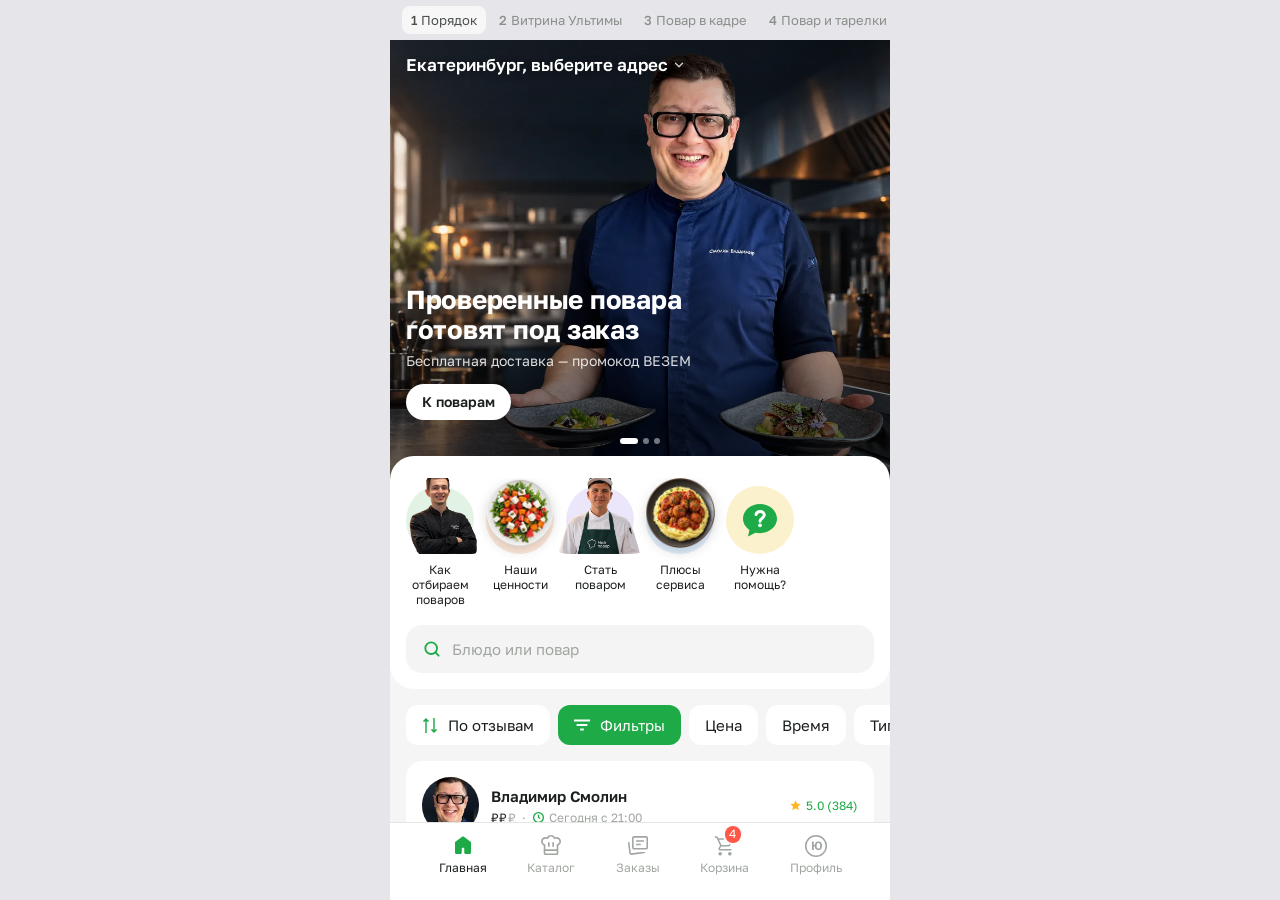
==== glavnaya-pro-povarov/index.html @ e6c29fa0 "Главная про поваров: шесть вариантов первого экрана, верх варианта 1 как в Самокате, фильтры с прода" ====
<!doctype html>
<html lang="ru">
<head>
<meta charset="utf-8">
<meta name="viewport" content="width=device-width, initial-scale=1, viewport-fit=cover">
<meta name="theme-color" content="#e5e5ea">
<title>Главная про поваров — варианты</title>
<link rel="preconnect" href="https://fonts.googleapis.com">
<link rel="preconnect" href="https://fonts.gstatic.com" crossorigin>
<link rel="stylesheet" href="https://fonts.googleapis.com/css2?family=Golos+Text:wght@400;500;600;700;800&display=swap">
<link rel="stylesheet" href="ds/tokens.css?v=202610282109">
<link rel="stylesheet" href="ds/tab-bar.css?v=202610282109">
<link rel="stylesheet" href="local.css?v=202610282109">
</head>
<body>
  <div class="variants"><div class="variants-tabs" id="vtabs"><button class="vtab" data-v="1" type="button"><b>1</b>Порядок</button><button class="vtab" data-v="2" type="button"><b>2</b>Витрина Ультимы</button><button class="vtab" data-v="3" type="button"><b>3</b>Повар в кадре</button><button class="vtab" data-v="4" type="button"><b>4</b>Повар и тарелки</button><button class="vtab" data-v="5" type="button"><b>5</b>Лица и тарелки</button><button class="vtab" data-v="6" type="button"><b>6</b>Обложка</button></div></div>
  <div class="app">
    <div class="scroll" id="scroll"><div class="scr" data-screen="1" style="background:#f4f5f4" hidden><div class="sk-hero"><div class="sk-addr"><span>Екатеринбург, выберите адрес</span><svg width="14" height="14" viewBox="0 0 24 24" fill="none" stroke="rgb(255 255 255 / .8)" stroke-width="2.4" stroke-linecap="round"><path d="M6 9l6 6 6-6"/></svg></div><div class="sk-slides"><div class="sk-slide"><img src="img/sk-hero-povara.webp" alt=""><div class="sk-txt"><h2>Проверенные повара готовят под заказ</h2><p>Бесплатная доставка — промокод ВЕЗЕМ</p><span class="sk-btn">К поварам</span></div></div><div class="sk-slide"><img src="img/sk-hero-pozhelaniya.webp" alt=""><div class="sk-txt"><h2>Есть пожелания к заказу?</h2><p>Напиши повару в чат</p><span class="sk-btn">Подробнее</span></div></div><div class="sk-slide"><img src="img/sk-hero-osen.webp" alt=""><div class="sk-txt"><h2>Осень в меню</h2><p>Новые блюда из продуктов сезона</p><span class="sk-btn">К блюдам</span></div></div></div><div class="sk-dots"><i></i><i></i><i></i></div></div><div class="sk-sheet"><div class="sk-stories"><span class="sk-story bust"><span class="sk-blob"><img src="img/sk-story-otbor.webp" alt=""></span><i>Как отбираем поваров</i></span><span class="sk-story plate"><span class="sk-blob"><img src="img/sk-story-cennosti.webp" alt=""></span><i>Наши ценности</i></span><span class="sk-story bust"><span class="sk-blob"><img src="img/sk-story-stat-povarom.webp" alt=""></span><i>Стать поваром</i></span><span class="sk-story plate"><span class="sk-blob"><img src="img/sk-story-plyusy.webp" alt=""></span><i>Плюсы сервиса</i></span><span class="sk-story icon"><span class="sk-blob"><svg width="40" height="40" viewBox="0 0 40 40"><path fill="#1daa47" d="M20 4c9.4 0 17 6.5 17 14.6S29.4 33.2 20 33.2c-1.6 0-3.1-.2-4.6-.5L8 36.5l1.4-6.6C5.5 27.3 3 23.2 3 18.6 3 10.5 10.6 4 20 4z"/><path fill="none" stroke="#fff" stroke-width="3" stroke-linecap="round" d="M16 14.5c.6-2 2.2-3 4.2-3 2.4 0 4.1 1.5 4.1 3.6 0 3-4.3 3.2-4.3 6.2"/><circle cx="20" cy="25.3" r="1.9" fill="#fff"/></svg></span><i>Нужна помощь?</i></span></div><div class="srch sk-srch"><svg width="20" height="20" viewBox="0 0 24 24" fill="none" stroke="#1daa47" stroke-width="2.2" stroke-linecap="round"><circle cx="11" cy="11" r="7"/><path d="M20 20l-4-4"/></svg><span>Блюдо или повар</span></div></div><div class="pf-bar"><span class="pf pf-sort"><svg width="24" height="24" viewBox="0 0 24 24"><path fill="currentColor" d="m16 20-3-3.096 1.036-1.054 1.237 1.277V5h1.454v12.142l1.252-1.292L19 16.904zM8 5 5 8.096 6.036 9.15l1.237-1.277V20h1.454V7.858L9.979 9.15 11 8.096z"/></svg>По отзывам</span><span class="pf on"><svg width="24" height="24" viewBox="0 0 24 24"><path fill="currentColor" d="M10.2 17.4h3.6v-1.8h-3.6zM3.9 6.6v1.8h16.2V6.6zm2.7 6.3h10.8v-1.8H6.6z"/></svg>Фильтры</span><span class="pf">Цена</span><span class="pf">Время</span><span class="pf">Тип повара</span><span class="pf">Категории</span></div><div class="v1-card"><div class="v1-row"><span class="face" style="width:57px;height:57px"><img src="img/ekb-smolin-povar.webp" alt="" style="width:215.3%;height:287.1%;left:-58.7%;top:-27.2%"></span><div class="v1-who"><b>Владимир Смолин</b><span class="mt"><span class="pl"><span class="pl-on">₽</span><span class="pl-on">₽</span><span class="pl-off">₽</span></span><span class="dot">·</span><svg width="13" height="13" viewBox="0 0 24 24" fill="none" stroke="#1daa47" stroke-width="2.4"><circle cx="12" cy="12" r="9"/><path d="M12 7v5l3 2"/></svg> Сегодня с 21:00</span></div><span class="rt"><svg width="13" height="13" viewBox="0 0 24 24"><path fill="#ffb620" d="M12 2.5l2.9 6.1 6.6.8-4.9 4.6 1.3 6.6L12 17.3l-5.9 3.3 1.3-6.6L2.5 9.4l6.6-.8z"/></svg>5.0 <span class="rt-n">(384)</span></span></div><div class="v1-dishes"><img src="img/ekb-vladimir-bora-salad.webp" alt=""><img src="img/ekb-vladimir-cheese-soup.webp" alt=""><img src="img/ekb-vladimir-bora-salad.webp" alt=""></div><div class="v1-more">Всё меню повара <svg width="16" height="16" viewBox="0 0 24 24" fill="none" stroke="currentColor" stroke-width="2.4" stroke-linecap="round" stroke-linejoin="round"><path d="M5 12h14M13 6l6 6-6 6"/></svg></div></div><div class="v1-card"><div class="v1-row"><span class="face" style="width:57px;height:57px"><img src="img/ekb-haniev-povar.webp" alt="" style="width:222.8%;height:297.0%;left:-61.8%;top:-30.2%"></span><div class="v1-who"><b>Илья Ханиев</b><span class="mt"><span class="pl"><span class="pl-on">₽</span><span class="pl-on">₽</span><span class="pl-off">₽</span></span><span class="dot">·</span><svg width="13" height="13" viewBox="0 0 24 24" fill="none" stroke="#1daa47" stroke-width="2.4"><circle cx="12" cy="12" r="9"/><path d="M12 7v5l3 2"/></svg> Сегодня с 18:00</span></div><span class="rt"><svg width="13" height="13" viewBox="0 0 24 24"><path fill="#ffb620" d="M12 2.5l2.9 6.1 6.6.8-4.9 4.6 1.3 6.6L12 17.3l-5.9 3.3 1.3-6.6L2.5 9.4l6.6-.8z"/></svg>4.9 <span class="rt-n">(274)</span></span></div><div class="v1-dishes"><img src="img/ekb-ilya-katsu.webp" alt=""><img src="img/ekb-ilya-roast.webp" alt=""><img src="img/ekb-ilya-katsu.webp" alt=""></div><div class="v1-more">Всё меню повара <svg width="16" height="16" viewBox="0 0 24 24" fill="none" stroke="currentColor" stroke-width="2.4" stroke-linecap="round" stroke-linejoin="round"><path d="M5 12h14M13 6l6 6-6 6"/></svg></div></div><div class="v1-card"><div class="v1-row"><span class="face" style="width:57px;height:57px"><img src="img/ekb-martyanova-povar.webp" alt="" style="width:222.8%;height:297.0%;left:-61.6%;top:-30.5%"></span><div class="v1-who"><b>Елена Мартьянова</b><span class="mt"><span class="pl"><span class="pl-on">₽</span><span class="pl-off">₽</span><span class="pl-off">₽</span></span><span class="dot">·</span><svg width="13" height="13" viewBox="0 0 24 24" fill="none" stroke="#1daa47" stroke-width="2.4"><circle cx="12" cy="12" r="9"/><path d="M12 7v5l3 2"/></svg> 28 октября с 11:00</span></div><span class="rt"><svg width="13" height="13" viewBox="0 0 24 24"><path fill="#ffb620" d="M12 2.5l2.9 6.1 6.6.8-4.9 4.6 1.3 6.6L12 17.3l-5.9 3.3 1.3-6.6L2.5 9.4l6.6-.8z"/></svg>5.0 <span class="rt-n">(240)</span></span></div><div class="v1-dishes"><img src="img/ekb-elena-meatballs.webp" alt=""><img src="img/ekb-elena-triangles.webp" alt=""><img src="img/ekb-elena-meatballs.webp" alt=""></div><div class="v1-more">Всё меню повара <svg width="16" height="16" viewBox="0 0 24 24" fill="none" stroke="currentColor" stroke-width="2.4" stroke-linecap="round" stroke-linejoin="round"><path d="M5 12h14M13 6l6 6-6 6"/></svg></div></div><div class="v1-card"><div class="v1-row"><span class="face" style="width:57px;height:57px"><img src="img/ekb-sycheva-povar.webp" alt="" style="width:226.1%;height:301.5%;left:-63.1%;top:-31.4%"></span><div class="v1-who"><b>Ирина Сычева</b><span class="mt"><span class="pl"><span class="pl-on">₽</span><span class="pl-off">₽</span><span class="pl-off">₽</span></span><span class="dot">·</span><svg width="13" height="13" viewBox="0 0 24 24" fill="none" stroke="#1daa47" stroke-width="2.4"><circle cx="12" cy="12" r="9"/><path d="M12 7v5l3 2"/></svg> Сегодня с 21:00</span></div><span class="rt"><svg width="13" height="13" viewBox="0 0 24 24"><path fill="#ffb620" d="M12 2.5l2.9 6.1 6.6.8-4.9 4.6 1.3 6.6L12 17.3l-5.9 3.3 1.3-6.6L2.5 9.4l6.6-.8z"/></svg>5.0 <span class="rt-n">(203)</span></span></div><div class="v1-dishes"><img src="img/ekb-irina-pumpkin-salad.webp" alt=""><img src="img/ekb-irina-minestrone.webp" alt=""><img src="img/ekb-irina-pumpkin-salad.webp" alt=""></div><div class="v1-more">Всё меню повара <svg width="16" height="16" viewBox="0 0 24 24" fill="none" stroke="currentColor" stroke-width="2.4" stroke-linecap="round" stroke-linejoin="round"><path d="M5 12h14M13 6l6 6-6 6"/></svg></div></div></div><div class="scr light" data-screen="2" style="background:#ffffff" hidden><div class="v2-head"><div class="v2-logo">МОЙ ПОВАР</div><div class="addr"><svg width="18" height="18" viewBox="0 0 24 24" fill="none" stroke="#1daa47" stroke-width="2" stroke-linejoin="round"><path d="M3 11l18-8-8 18-2-8z"/></svg><span>Екатеринбург, выберите адрес</span><svg width="14" height="14" viewBox="0 0 24 24" fill="none" stroke="#a1a6a1" stroke-width="2.4" stroke-linecap="round"><path d="M6 9l6 6 6-6"/></svg></div></div><div class="v2-col"><div class="v2-tile"><img src="img/ekb-elena-meatballs.webp" alt=""><span>Готовят сегодня</span></div><div class="v2-tile"><img src="img/ekb-pavel-fish-soup.webp" alt=""><span>Супы</span></div><div class="v2-tile"><img src="img/ekb-ilya-katsu.webp" alt=""><span>Вторые блюда</span></div><div class="v2-tile"><img src="img/ekb-vladimir-bora-salad.webp" alt=""><span>Салаты</span></div></div><div class="pf-bar"><span class="pf pf-sort"><svg width="24" height="24" viewBox="0 0 24 24"><path fill="currentColor" d="m16 20-3-3.096 1.036-1.054 1.237 1.277V5h1.454v12.142l1.252-1.292L19 16.904zM8 5 5 8.096 6.036 9.15l1.237-1.277V20h1.454V7.858L9.979 9.15 11 8.096z"/></svg>По отзывам</span><span class="pf on"><svg width="24" height="24" viewBox="0 0 24 24"><path fill="currentColor" d="M10.2 17.4h3.6v-1.8h-3.6zM3.9 6.6v1.8h16.2V6.6zm2.7 6.3h10.8v-1.8H6.6z"/></svg>Фильтры</span><span class="pf">Цена</span><span class="pf">Время</span><span class="pf">Тип повара</span><span class="pf">Категории</span></div><div class="v2-card"><div class="v2-gal"><img src="img/ekb-ilya-katsu.webp" alt=""><img src="img/ekb-ilya-roast.webp" alt=""><img src="img/ekb-ilya-katsu.webp" alt=""><img src="img/ekb-ilya-roast.webp" alt=""><img src="img/ekb-ilya-katsu.webp" alt=""><img src="img/ekb-ilya-roast.webp" alt=""></div><div class="v2-who"><span class="face ring" style="width:56px;height:56px"><img src="img/ekb-haniev-povar.webp" alt="" style="width:222.8%;height:297.0%;left:-61.8%;top:-30.2%"></span><div><b>Илья Ханиев</b><span class="mt"><span class="rt"><svg width="13" height="13" viewBox="0 0 24 24"><path fill="#ffb620" d="M12 2.5l2.9 6.1 6.6.8-4.9 4.6 1.3 6.6L12 17.3l-5.9 3.3 1.3-6.6L2.5 9.4l6.6-.8z"/></svg>4.9 <span class="rt-n">(274)</span></span><span class="dot">·</span><span class="pl"><span class="pl-on">₽</span><span class="pl-on">₽</span><span class="pl-off">₽</span></span><span class="dot">·</span>Сегодня с 18:00</span></div></div></div><div class="v2-card"><div class="v2-gal"><img src="img/ekb-pavel-fish-soup.webp" alt=""><img src="img/ekb-pavel-stroganoff.webp" alt=""><img src="img/ekb-pavel-fish-soup.webp" alt=""><img src="img/ekb-pavel-stroganoff.webp" alt=""><img src="img/ekb-pavel-fish-soup.webp" alt=""><img src="img/ekb-pavel-stroganoff.webp" alt=""></div><div class="v2-who"><span class="face ring" style="width:56px;height:56px"><img src="img/ekb-popov-povar.webp" alt="" style="width:223.9%;height:298.5%;left:-61.7%;top:-30.6%"></span><div><b>Павел Попов</b><span class="mt"><span class="rt"><svg width="13" height="13" viewBox="0 0 24 24"><path fill="#ffb620" d="M12 2.5l2.9 6.1 6.6.8-4.9 4.6 1.3 6.6L12 17.3l-5.9 3.3 1.3-6.6L2.5 9.4l6.6-.8z"/></svg>5.0 <span class="rt-n">(197)</span></span><span class="dot">·</span><span class="pl"><span class="pl-on">₽</span><span class="pl-on">₽</span><span class="pl-off">₽</span></span><span class="dot">·</span>Завтра с 11:00</span></div></div></div><div class="v2-card"><div class="v2-gal"><img src="img/ekb-elena-meatballs.webp" alt=""><img src="img/ekb-elena-triangles.webp" alt=""><img src="img/ekb-elena-meatballs.webp" alt=""><img src="img/ekb-elena-triangles.webp" alt=""><img src="img/ekb-elena-meatballs.webp" alt=""><img src="img/ekb-elena-triangles.webp" alt=""></div><div class="v2-who"><span class="face ring" style="width:56px;height:56px"><img src="img/ekb-martyanova-povar.webp" alt="" style="width:222.8%;height:297.0%;left:-61.6%;top:-30.5%"></span><div><b>Елена Мартьянова</b><span class="mt"><span class="rt"><svg width="13" height="13" viewBox="0 0 24 24"><path fill="#ffb620" d="M12 2.5l2.9 6.1 6.6.8-4.9 4.6 1.3 6.6L12 17.3l-5.9 3.3 1.3-6.6L2.5 9.4l6.6-.8z"/></svg>5.0 <span class="rt-n">(240)</span></span><span class="dot">·</span><span class="pl"><span class="pl-on">₽</span><span class="pl-off">₽</span><span class="pl-off">₽</span></span><span class="dot">·</span>28 октября с 11:00</span></div></div></div><div class="v2-card"><div class="v2-gal"><img src="img/ekb-irina-pumpkin-salad.webp" alt=""><img src="img/ekb-irina-minestrone.webp" alt=""><img src="img/ekb-irina-pumpkin-salad.webp" alt=""><img src="img/ekb-irina-minestrone.webp" alt=""><img src="img/ekb-irina-pumpkin-salad.webp" alt=""><img src="img/ekb-irina-minestrone.webp" alt=""></div><div class="v2-who"><span class="face ring" style="width:56px;height:56px"><img src="img/ekb-sycheva-povar.webp" alt="" style="width:226.1%;height:301.5%;left:-63.1%;top:-31.4%"></span><div><b>Ирина Сычева</b><span class="mt"><span class="rt"><svg width="13" height="13" viewBox="0 0 24 24"><path fill="#ffb620" d="M12 2.5l2.9 6.1 6.6.8-4.9 4.6 1.3 6.6L12 17.3l-5.9 3.3 1.3-6.6L2.5 9.4l6.6-.8z"/></svg>5.0 <span class="rt-n">(203)</span></span><span class="dot">·</span><span class="pl"><span class="pl-on">₽</span><span class="pl-off">₽</span><span class="pl-off">₽</span></span><span class="dot">·</span>Сегодня с 21:00</span></div></div></div></div><div class="scr light" data-screen="3" style="background:#ffffff" hidden><div class="pt-addr"><div class="addr"><svg width="18" height="18" viewBox="0 0 24 24" fill="none" stroke="#1daa47" stroke-width="2" stroke-linejoin="round"><path d="M3 11l18-8-8 18-2-8z"/></svg><span>Екатеринбург, выберите адрес</span><svg width="14" height="14" viewBox="0 0 24 24" fill="none" stroke="#a1a6a1" stroke-width="2.4" stroke-linecap="round"><path d="M6 9l6 6 6-6"/></svg></div></div><div class="pt-stories"><span class="pt-story"><img src="img/prod-story1.jpg" alt=""><i>Как отбираем поваров</i></span><span class="pt-story"><img src="img/prod-story2v2.jpg" alt=""><i>Наши ценности</i></span><span class="pt-story"><img src="img/prod-story10.jpg" alt=""><i>Стать поваром</i></span><span class="pt-story"><img src="img/prod-story2v3.jpg" alt=""><i>Плюсы сервиса</i></span><span class="pt-story"><img src="img/prod-story4.jpg" alt=""><i>Нужна помощь?</i></span></div><div class="pt-banners"><img src="img/prod-banner-1.jpg" alt=""><img src="img/prod-banner-2.jpg" alt=""><img src="img/prod-banner-3.jpg" alt=""></div><div class="srch pt-srch"><svg width="20" height="20" viewBox="0 0 24 24" fill="none" stroke="#1daa47" stroke-width="2.2" stroke-linecap="round"><circle cx="11" cy="11" r="7"/><path d="M20 20l-4-4"/></svg><span>Блюдо или повар</span></div><div class="v3-head"><h3>Повара<br>Екатеринбурга</h3></div><div class="pf-bar"><span class="pf pf-sort"><svg width="24" height="24" viewBox="0 0 24 24"><path fill="currentColor" d="m16 20-3-3.096 1.036-1.054 1.237 1.277V5h1.454v12.142l1.252-1.292L19 16.904zM8 5 5 8.096 6.036 9.15l1.237-1.277V20h1.454V7.858L9.979 9.15 11 8.096z"/></svg>По отзывам</span><span class="pf on"><svg width="24" height="24" viewBox="0 0 24 24"><path fill="currentColor" d="M10.2 17.4h3.6v-1.8h-3.6zM3.9 6.6v1.8h16.2V6.6zm2.7 6.3h10.8v-1.8H6.6z"/></svg>Фильтры</span><span class="pf">Цена</span><span class="pf">Время</span><span class="pf">Тип повара</span><span class="pf">Категории</span></div><div class="v3-card"><div class="v3-photo"><img src="img/ekb-smolin-povar.webp" alt=""><div class="v3-cap"><b>Владимир Смолин</b><span><svg width="13" height="13" viewBox="0 0 24 24"><path fill="#ffb620" d="M12 2.5l2.9 6.1 6.6.8-4.9 4.6 1.3 6.6L12 17.3l-5.9 3.3 1.3-6.6L2.5 9.4l6.6-.8z"/></svg>5.0 (384)<span class="dot">·</span><span class="pl"><span class="pl-on">₽</span><span class="pl-on">₽</span><span class="pl-off">₽</span></span><span class="dot">·</span>Сегодня с 21:00</span></div></div><div class="v3-dishes"><img src="img/ekb-vladimir-bora-salad.webp" alt=""><img src="img/ekb-vladimir-cheese-soup.webp" alt=""><img src="img/ekb-vladimir-bora-salad.webp" alt=""><img src="img/ekb-vladimir-cheese-soup.webp" alt=""></div></div><div class="v3-card"><div class="v3-photo"><img src="img/ekb-martyanova-povar.webp" alt=""><div class="v3-cap"><b>Елена Мартьянова</b><span><svg width="13" height="13" viewBox="0 0 24 24"><path fill="#ffb620" d="M12 2.5l2.9 6.1 6.6.8-4.9 4.6 1.3 6.6L12 17.3l-5.9 3.3 1.3-6.6L2.5 9.4l6.6-.8z"/></svg>5.0 (240)<span class="dot">·</span><span class="pl"><span class="pl-on">₽</span><span class="pl-off">₽</span><span class="pl-off">₽</span></span><span class="dot">·</span>28 октября с 11:00</span></div></div><div class="v3-dishes"><img src="img/ekb-elena-meatballs.webp" alt=""><img src="img/ekb-elena-triangles.webp" alt=""><img src="img/ekb-elena-meatballs.webp" alt=""><img src="img/ekb-elena-triangles.webp" alt=""></div></div><div class="v3-card"><div class="v3-photo"><img src="img/ekb-haniev-povar.webp" alt=""><div class="v3-cap"><b>Илья Ханиев</b><span><svg width="13" height="13" viewBox="0 0 24 24"><path fill="#ffb620" d="M12 2.5l2.9 6.1 6.6.8-4.9 4.6 1.3 6.6L12 17.3l-5.9 3.3 1.3-6.6L2.5 9.4l6.6-.8z"/></svg>4.9 (274)<span class="dot">·</span><span class="pl"><span class="pl-on">₽</span><span class="pl-on">₽</span><span class="pl-off">₽</span></span><span class="dot">·</span>Сегодня с 18:00</span></div></div><div class="v3-dishes"><img src="img/ekb-ilya-katsu.webp" alt=""><img src="img/ekb-ilya-roast.webp" alt=""><img src="img/ekb-ilya-katsu.webp" alt=""><img src="img/ekb-ilya-roast.webp" alt=""></div></div><div class="v3-card"><div class="v3-photo"><img src="img/ekb-sycheva-povar.webp" alt=""><div class="v3-cap"><b>Ирина Сычева</b><span><svg width="13" height="13" viewBox="0 0 24 24"><path fill="#ffb620" d="M12 2.5l2.9 6.1 6.6.8-4.9 4.6 1.3 6.6L12 17.3l-5.9 3.3 1.3-6.6L2.5 9.4l6.6-.8z"/></svg>5.0 (203)<span class="dot">·</span><span class="pl"><span class="pl-on">₽</span><span class="pl-off">₽</span><span class="pl-off">₽</span></span><span class="dot">·</span>Сегодня с 21:00</span></div></div><div class="v3-dishes"><img src="img/ekb-irina-pumpkin-salad.webp" alt=""><img src="img/ekb-irina-minestrone.webp" alt=""><img src="img/ekb-irina-pumpkin-salad.webp" alt=""><img src="img/ekb-irina-minestrone.webp" alt=""></div></div></div><div class="scr" data-screen="4" style="background:#fdf8f3" hidden><div class="pt-addr"><div class="addr"><svg width="18" height="18" viewBox="0 0 24 24" fill="none" stroke="#1daa47" stroke-width="2" stroke-linejoin="round"><path d="M3 11l18-8-8 18-2-8z"/></svg><span>Екатеринбург, выберите адрес</span><svg width="14" height="14" viewBox="0 0 24 24" fill="none" stroke="#a1a6a1" stroke-width="2.4" stroke-linecap="round"><path d="M6 9l6 6 6-6"/></svg></div></div><div class="pt-stories"><span class="pt-story"><img src="img/prod-story1.jpg" alt=""><i>Как отбираем поваров</i></span><span class="pt-story"><img src="img/prod-story2v2.jpg" alt=""><i>Наши ценности</i></span><span class="pt-story"><img src="img/prod-story10.jpg" alt=""><i>Стать поваром</i></span><span class="pt-story"><img src="img/prod-story2v3.jpg" alt=""><i>Плюсы сервиса</i></span><span class="pt-story"><img src="img/prod-story4.jpg" alt=""><i>Нужна помощь?</i></span></div><div class="pt-banners"><img src="img/prod-banner-1.jpg" alt=""><img src="img/prod-banner-2.jpg" alt=""><img src="img/prod-banner-3.jpg" alt=""></div><div class="srch pt-srch"><svg width="20" height="20" viewBox="0 0 24 24" fill="none" stroke="#1daa47" stroke-width="2.2" stroke-linecap="round"><circle cx="11" cy="11" r="7"/><path d="M20 20l-4-4"/></svg><span>Блюдо или повар</span></div><div class="v4-title"><h3>Домашние повара рядом</h3></div><div class="v4-rail"><div class="v4-card"><div class="v4-photo"><img src="img/ekb-smolin-povar.webp" alt=""><span class="v4-badge"><svg width="13" height="13" viewBox="0 0 24 24"><path fill="#ffb620" d="M12 2.5l2.9 6.1 6.6.8-4.9 4.6 1.3 6.6L12 17.3l-5.9 3.3 1.3-6.6L2.5 9.4l6.6-.8z"/></svg>5.0 · 384 отзывов</span></div><div class="v4-plates"><span><img src="img/ekb-vladimir-bora-salad.webp" alt=""></span><span><img src="img/ekb-vladimir-cheese-soup.webp" alt=""></span><span><img src="img/ekb-vladimir-bora-salad.webp" alt=""></span></div><div class="v4-body"><b>Владимир Смолин</b><span class="mt"><span class="pl"><span class="pl-on">₽</span><span class="pl-on">₽</span><span class="pl-off">₽</span></span><span class="dot">·</span><svg width="13" height="13" viewBox="0 0 24 24" fill="none" stroke="#1daa47" stroke-width="2.4"><circle cx="12" cy="12" r="9"/><path d="M12 7v5l3 2"/></svg> Сегодня с 21:00</span><p>13 лет в ресторанах: опыт шефа и бренд-шефа, блюда под вкусы семьи</p></div></div><div class="v4-card"><div class="v4-photo"><img src="img/ekb-haniev-povar.webp" alt=""><span class="v4-badge"><svg width="13" height="13" viewBox="0 0 24 24"><path fill="#ffb620" d="M12 2.5l2.9 6.1 6.6.8-4.9 4.6 1.3 6.6L12 17.3l-5.9 3.3 1.3-6.6L2.5 9.4l6.6-.8z"/></svg>4.9 · 274 отзывов</span></div><div class="v4-plates"><span><img src="img/ekb-ilya-katsu.webp" alt=""></span><span><img src="img/ekb-ilya-roast.webp" alt=""></span><span><img src="img/ekb-ilya-katsu.webp" alt=""></span></div><div class="v4-body"><b>Илья Ханиев</b><span class="mt"><span class="pl"><span class="pl-on">₽</span><span class="pl-on">₽</span><span class="pl-off">₽</span></span><span class="dot">·</span><svg width="13" height="13" viewBox="0 0 24 24" fill="none" stroke="#1daa47" stroke-width="2.4"><circle cx="12" cy="12" r="9"/><path d="M12 7v5l3 2"/></svg> Сегодня с 18:00</span><p>Су-шеф с опытом работы в Великобритании и Израиле, знаток кухонь мира</p></div></div><div class="v4-card"><div class="v4-photo"><img src="img/ekb-martyanova-povar.webp" alt=""><span class="v4-badge"><svg width="13" height="13" viewBox="0 0 24 24"><path fill="#ffb620" d="M12 2.5l2.9 6.1 6.6.8-4.9 4.6 1.3 6.6L12 17.3l-5.9 3.3 1.3-6.6L2.5 9.4l6.6-.8z"/></svg>5.0 · 240 отзывов</span></div><div class="v4-plates"><span><img src="img/ekb-elena-meatballs.webp" alt=""></span><span><img src="img/ekb-elena-triangles.webp" alt=""></span><span><img src="img/ekb-elena-meatballs.webp" alt=""></span></div><div class="v4-body"><b>Елена Мартьянова</b><span class="mt"><span class="pl"><span class="pl-on">₽</span><span class="pl-off">₽</span><span class="pl-off">₽</span></span><span class="dot">·</span><svg width="13" height="13" viewBox="0 0 24 24" fill="none" stroke="#1daa47" stroke-width="2.4"><circle cx="12" cy="12" r="9"/><path d="M12 7v5l3 2"/></svg> 28 октября с 11:00</span><p>Повар с опытом 19 лет: детское питание, веганские блюда и ПП</p></div></div></div><div class="v4-btn">Все повара <svg width="16" height="16" viewBox="0 0 24 24" fill="none" stroke="currentColor" stroke-width="2.4" stroke-linecap="round" stroke-linejoin="round"><path d="M5 12h14M13 6l6 6-6 6"/></svg></div><h4 class="v4-h">Ещё повара</h4><div class="v4-row"><img class="v4-dish" src="img/ekb-pavel-fish-soup.webp" alt=""><div class="v4-rw"><b>Павел Попов</b><span class="rt pill"><svg width="13" height="13" viewBox="0 0 24 24"><path fill="#ffb620" d="M12 2.5l2.9 6.1 6.6.8-4.9 4.6 1.3 6.6L12 17.3l-5.9 3.3 1.3-6.6L2.5 9.4l6.6-.8z"/></svg>5.0 <span class="rt-n">(197)</span></span><span class="mt"><span class="pl"><span class="pl-on">₽</span><span class="pl-on">₽</span><span class="pl-off">₽</span></span><span class="dot">·</span><svg width="13" height="13" viewBox="0 0 24 24" fill="none" stroke="#1daa47" stroke-width="2.4"><circle cx="12" cy="12" r="9"/><path d="M12 7v5l3 2"/></svg> Завтра с 11:00</span></div><span class="face" style="width:52px;height:52px"><img src="img/ekb-popov-povar.webp" alt="" style="width:223.9%;height:298.5%;left:-61.7%;top:-30.6%"></span></div><div class="v4-row"><img class="v4-dish" src="img/ekb-maksim-goulash.webp" alt=""><div class="v4-rw"><b>Максим Хамидуллин</b><span class="rt pill"><svg width="13" height="13" viewBox="0 0 24 24"><path fill="#ffb620" d="M12 2.5l2.9 6.1 6.6.8-4.9 4.6 1.3 6.6L12 17.3l-5.9 3.3 1.3-6.6L2.5 9.4l6.6-.8z"/></svg>5.0 <span class="rt-n">(181)</span></span><span class="mt"><span class="pl"><span class="pl-on">₽</span><span class="pl-off">₽</span><span class="pl-off">₽</span></span><span class="dot">·</span><svg width="13" height="13" viewBox="0 0 24 24" fill="none" stroke="#1daa47" stroke-width="2.4"><circle cx="12" cy="12" r="9"/><path d="M12 7v5l3 2"/></svg> 28 октября с 12:00</span></div><span class="face" style="width:52px;height:52px"><img src="img/ekb-hamidullin-povar.webp" alt="" style="width:226.1%;height:301.5%;left:-63.3%;top:-31.4%"></span></div><div class="v4-row"><img class="v4-dish" src="img/ekb-irina-pumpkin-salad.webp" alt=""><div class="v4-rw"><b>Ирина Сычева</b><span class="rt pill"><svg width="13" height="13" viewBox="0 0 24 24"><path fill="#ffb620" d="M12 2.5l2.9 6.1 6.6.8-4.9 4.6 1.3 6.6L12 17.3l-5.9 3.3 1.3-6.6L2.5 9.4l6.6-.8z"/></svg>5.0 <span class="rt-n">(203)</span></span><span class="mt"><span class="pl"><span class="pl-on">₽</span><span class="pl-off">₽</span><span class="pl-off">₽</span></span><span class="dot">·</span><svg width="13" height="13" viewBox="0 0 24 24" fill="none" stroke="#1daa47" stroke-width="2.4"><circle cx="12" cy="12" r="9"/><path d="M12 7v5l3 2"/></svg> Сегодня с 21:00</span></div><span class="face" style="width:52px;height:52px"><img src="img/ekb-sycheva-povar.webp" alt="" style="width:226.1%;height:301.5%;left:-63.1%;top:-31.4%"></span></div></div><div class="scr light" data-screen="5" style="background:#ffffff" hidden><div class="pt-addr"><div class="addr"><svg width="18" height="18" viewBox="0 0 24 24" fill="none" stroke="#1daa47" stroke-width="2" stroke-linejoin="round"><path d="M3 11l18-8-8 18-2-8z"/></svg><span>Екатеринбург, выберите адрес</span><svg width="14" height="14" viewBox="0 0 24 24" fill="none" stroke="#a1a6a1" stroke-width="2.4" stroke-linecap="round"><path d="M6 9l6 6 6-6"/></svg></div></div><div class="pt-stories"><span class="pt-story"><img src="img/prod-story1.jpg" alt=""><i>Как отбираем поваров</i></span><span class="pt-story"><img src="img/prod-story2v2.jpg" alt=""><i>Наши ценности</i></span><span class="pt-story"><img src="img/prod-story10.jpg" alt=""><i>Стать поваром</i></span><span class="pt-story"><img src="img/prod-story2v3.jpg" alt=""><i>Плюсы сервиса</i></span><span class="pt-story"><img src="img/prod-story4.jpg" alt=""><i>Нужна помощь?</i></span></div><div class="pt-banners"><img src="img/prod-banner-1.jpg" alt=""><img src="img/prod-banner-2.jpg" alt=""><img src="img/prod-banner-3.jpg" alt=""></div><div class="srch pt-srch"><svg width="20" height="20" viewBox="0 0 24 24" fill="none" stroke="#1daa47" stroke-width="2.2" stroke-linecap="round"><circle cx="11" cy="11" r="7"/><path d="M20 20l-4-4"/></svg><span>Блюдо или повар</span></div><div class="v5-faces"><span class="v5-f"><span class="face ring" style="width:64px;height:64px"><img src="img/ekb-smolin-povar.webp" alt="" style="width:215.3%;height:287.1%;left:-58.7%;top:-27.2%"></span><i>Владимир</i></span><span class="v5-f"><span class="face ring" style="width:64px;height:64px"><img src="img/ekb-haniev-povar.webp" alt="" style="width:222.8%;height:297.0%;left:-61.8%;top:-30.2%"></span><i>Илья</i></span><span class="v5-f"><span class="face ring" style="width:64px;height:64px"><img src="img/ekb-martyanova-povar.webp" alt="" style="width:222.8%;height:297.0%;left:-61.6%;top:-30.5%"></span><i>Елена</i></span><span class="v5-f"><span class="face ring" style="width:64px;height:64px"><img src="img/ekb-popov-povar.webp" alt="" style="width:223.9%;height:298.5%;left:-61.7%;top:-30.6%"></span><i>Павел</i></span><span class="v5-f"><span class="face ring" style="width:64px;height:64px"><img src="img/ekb-hamidullin-povar.webp" alt="" style="width:226.1%;height:301.5%;left:-63.3%;top:-31.4%"></span><i>Максим</i></span><span class="v5-f"><span class="face ring" style="width:64px;height:64px"><img src="img/ekb-sycheva-povar.webp" alt="" style="width:226.1%;height:301.5%;left:-63.1%;top:-31.4%"></span><i>Ирина</i></span></div><div class="v5-h"><h4>Готовят сегодня</h4><span>Все</span></div><div class="v5-rail"><div class="v5-card"><div class="v5-photo"><img src="img/ekb-vladimir-bora-salad.webp" alt=""><span class="v5-face"><span class="face ring" style="width:68px;height:68px"><img src="img/ekb-smolin-povar.webp" alt="" style="width:215.3%;height:287.1%;left:-58.7%;top:-27.2%"></span></span></div><div class="v5-body"><b>Владимир Смолин</b><span class="rt pill"><svg width="13" height="13" viewBox="0 0 24 24"><path fill="#ffb620" d="M12 2.5l2.9 6.1 6.6.8-4.9 4.6 1.3 6.6L12 17.3l-5.9 3.3 1.3-6.6L2.5 9.4l6.6-.8z"/></svg>5.0 <span class="rt-n">(384)</span></span><span class="mt"><span class="pl"><span class="pl-on">₽</span><span class="pl-on">₽</span><span class="pl-off">₽</span></span><span class="dot">·</span><svg width="13" height="13" viewBox="0 0 24 24" fill="none" stroke="#1daa47" stroke-width="2.4"><circle cx="12" cy="12" r="9"/><path d="M12 7v5l3 2"/></svg> Сегодня с 21:00</span></div></div><div class="v5-card"><div class="v5-photo"><img src="img/ekb-ilya-katsu.webp" alt=""><span class="v5-face"><span class="face ring" style="width:68px;height:68px"><img src="img/ekb-haniev-povar.webp" alt="" style="width:222.8%;height:297.0%;left:-61.8%;top:-30.2%"></span></span></div><div class="v5-body"><b>Илья Ханиев</b><span class="rt pill"><svg width="13" height="13" viewBox="0 0 24 24"><path fill="#ffb620" d="M12 2.5l2.9 6.1 6.6.8-4.9 4.6 1.3 6.6L12 17.3l-5.9 3.3 1.3-6.6L2.5 9.4l6.6-.8z"/></svg>4.9 <span class="rt-n">(274)</span></span><span class="mt"><span class="pl"><span class="pl-on">₽</span><span class="pl-on">₽</span><span class="pl-off">₽</span></span><span class="dot">·</span><svg width="13" height="13" viewBox="0 0 24 24" fill="none" stroke="#1daa47" stroke-width="2.4"><circle cx="12" cy="12" r="9"/><path d="M12 7v5l3 2"/></svg> Сегодня с 18:00</span></div></div></div><div class="v5-h"><h4>Готовят завтра и позже</h4><span>Все</span></div><div class="v5-rail"><div class="v5-card"><div class="v5-photo"><img src="img/ekb-elena-meatballs.webp" alt=""><span class="v5-face"><span class="face ring" style="width:68px;height:68px"><img src="img/ekb-martyanova-povar.webp" alt="" style="width:222.8%;height:297.0%;left:-61.6%;top:-30.5%"></span></span></div><div class="v5-body"><b>Елена Мартьянова</b><span class="rt pill"><svg width="13" height="13" viewBox="0 0 24 24"><path fill="#ffb620" d="M12 2.5l2.9 6.1 6.6.8-4.9 4.6 1.3 6.6L12 17.3l-5.9 3.3 1.3-6.6L2.5 9.4l6.6-.8z"/></svg>5.0 <span class="rt-n">(240)</span></span><span class="mt"><span class="pl"><span class="pl-on">₽</span><span class="pl-off">₽</span><span class="pl-off">₽</span></span><span class="dot">·</span><svg width="13" height="13" viewBox="0 0 24 24" fill="none" stroke="#1daa47" stroke-width="2.4"><circle cx="12" cy="12" r="9"/><path d="M12 7v5l3 2"/></svg> 28 октября с 11:00</span></div></div><div class="v5-card"><div class="v5-photo"><img src="img/ekb-pavel-fish-soup.webp" alt=""><span class="v5-face"><span class="face ring" style="width:68px;height:68px"><img src="img/ekb-popov-povar.webp" alt="" style="width:223.9%;height:298.5%;left:-61.7%;top:-30.6%"></span></span></div><div class="v5-body"><b>Павел Попов</b><span class="rt pill"><svg width="13" height="13" viewBox="0 0 24 24"><path fill="#ffb620" d="M12 2.5l2.9 6.1 6.6.8-4.9 4.6 1.3 6.6L12 17.3l-5.9 3.3 1.3-6.6L2.5 9.4l6.6-.8z"/></svg>5.0 <span class="rt-n">(197)</span></span><span class="mt"><span class="pl"><span class="pl-on">₽</span><span class="pl-on">₽</span><span class="pl-off">₽</span></span><span class="dot">·</span><svg width="13" height="13" viewBox="0 0 24 24" fill="none" stroke="#1daa47" stroke-width="2.4"><circle cx="12" cy="12" r="9"/><path d="M12 7v5l3 2"/></svg> Завтра с 11:00</span></div></div></div><div class="v5-h"><h4>Ещё повара</h4><span>Все</span></div><div class="v5-rail"><div class="v5-card"><div class="v5-photo"><img src="img/ekb-maksim-goulash.webp" alt=""><span class="v5-face"><span class="face ring" style="width:68px;height:68px"><img src="img/ekb-hamidullin-povar.webp" alt="" style="width:226.1%;height:301.5%;left:-63.3%;top:-31.4%"></span></span></div><div class="v5-body"><b>Максим Хамидуллин</b><span class="rt pill"><svg width="13" height="13" viewBox="0 0 24 24"><path fill="#ffb620" d="M12 2.5l2.9 6.1 6.6.8-4.9 4.6 1.3 6.6L12 17.3l-5.9 3.3 1.3-6.6L2.5 9.4l6.6-.8z"/></svg>5.0 <span class="rt-n">(181)</span></span><span class="mt"><span class="pl"><span class="pl-on">₽</span><span class="pl-off">₽</span><span class="pl-off">₽</span></span><span class="dot">·</span><svg width="13" height="13" viewBox="0 0 24 24" fill="none" stroke="#1daa47" stroke-width="2.4"><circle cx="12" cy="12" r="9"/><path d="M12 7v5l3 2"/></svg> 28 октября с 12:00</span></div></div><div class="v5-card"><div class="v5-photo"><img src="img/ekb-irina-pumpkin-salad.webp" alt=""><span class="v5-face"><span class="face ring" style="width:68px;height:68px"><img src="img/ekb-sycheva-povar.webp" alt="" style="width:226.1%;height:301.5%;left:-63.1%;top:-31.4%"></span></span></div><div class="v5-body"><b>Ирина Сычева</b><span class="rt pill"><svg width="13" height="13" viewBox="0 0 24 24"><path fill="#ffb620" d="M12 2.5l2.9 6.1 6.6.8-4.9 4.6 1.3 6.6L12 17.3l-5.9 3.3 1.3-6.6L2.5 9.4l6.6-.8z"/></svg>5.0 <span class="rt-n">(203)</span></span><span class="mt"><span class="pl"><span class="pl-on">₽</span><span class="pl-off">₽</span><span class="pl-off">₽</span></span><span class="dot">·</span><svg width="13" height="13" viewBox="0 0 24 24" fill="none" stroke="#1daa47" stroke-width="2.4"><circle cx="12" cy="12" r="9"/><path d="M12 7v5l3 2"/></svg> Сегодня с 21:00</span></div></div></div></div><div class="scr light" data-screen="6" style="background:#ffffff" hidden><div class="pt-addr"><div class="addr"><svg width="18" height="18" viewBox="0 0 24 24" fill="none" stroke="#1daa47" stroke-width="2" stroke-linejoin="round"><path d="M3 11l18-8-8 18-2-8z"/></svg><span>Екатеринбург, выберите адрес</span><svg width="14" height="14" viewBox="0 0 24 24" fill="none" stroke="#a1a6a1" stroke-width="2.4" stroke-linecap="round"><path d="M6 9l6 6 6-6"/></svg></div></div><div class="pt-stories"><span class="pt-story"><img src="img/prod-story1.jpg" alt=""><i>Как отбираем поваров</i></span><span class="pt-story"><img src="img/prod-story2v2.jpg" alt=""><i>Наши ценности</i></span><span class="pt-story"><img src="img/prod-story10.jpg" alt=""><i>Стать поваром</i></span><span class="pt-story"><img src="img/prod-story2v3.jpg" alt=""><i>Плюсы сервиса</i></span><span class="pt-story"><img src="img/prod-story4.jpg" alt=""><i>Нужна помощь?</i></span></div><div class="pt-banners"><img src="img/prod-banner-1.jpg" alt=""><img src="img/prod-banner-2.jpg" alt=""><img src="img/prod-banner-3.jpg" alt=""></div><div class="srch pt-srch"><svg width="20" height="20" viewBox="0 0 24 24" fill="none" stroke="#1daa47" stroke-width="2.2" stroke-linecap="round"><circle cx="11" cy="11" r="7"/><path d="M20 20l-4-4"/></svg><span>Блюдо или повар</span></div><div class="v6-cover"><img src="img/ekb-smolin-povar.webp" alt=""><div class="v6-cap"><span class="v6-kick">Повар недели</span><h3>Владимир<br>Смолин</h3><p>13 лет в ресторанах: опыт шефа и бренд-шефа, блюда под вкусы семьи</p><span class="v6-seg"><span class="pl"><span class="pl-on">₽</span><span class="pl-on">₽</span><span class="pl-off">₽</span></span></span></div></div><div class="v6-strip"><img src="img/ekb-vladimir-cheese-soup.webp" alt=""><img src="img/ekb-vladimir-bora-salad.webp" alt=""><img src="img/ekb-vladimir-cheese-soup.webp" alt=""></div><div class="v6-btn">Меню Владимира · Сегодня с 21:00</div><div class="v6-h"><h4>Все повара</h4></div><div class="pf-bar"><span class="pf pf-sort"><svg width="24" height="24" viewBox="0 0 24 24"><path fill="currentColor" d="m16 20-3-3.096 1.036-1.054 1.237 1.277V5h1.454v12.142l1.252-1.292L19 16.904zM8 5 5 8.096 6.036 9.15l1.237-1.277V20h1.454V7.858L9.979 9.15 11 8.096z"/></svg>По отзывам</span><span class="pf on"><svg width="24" height="24" viewBox="0 0 24 24"><path fill="currentColor" d="M10.2 17.4h3.6v-1.8h-3.6zM3.9 6.6v1.8h16.2V6.6zm2.7 6.3h10.8v-1.8H6.6z"/></svg>Фильтры</span><span class="pf">Цена</span><span class="pf">Время</span><span class="pf">Тип повара</span><span class="pf">Категории</span></div><div class="v6-grid"><div class="v6-p"><img src="img/ekb-haniev-povar.webp" alt=""><b>Илья Ханиев</b><span class="mt"><svg width="13" height="13" viewBox="0 0 24 24"><path fill="#ffb620" d="M12 2.5l2.9 6.1 6.6.8-4.9 4.6 1.3 6.6L12 17.3l-5.9 3.3 1.3-6.6L2.5 9.4l6.6-.8z"/></svg>4.9<span class="dot">·</span><span class="pl"><span class="pl-on">₽</span><span class="pl-on">₽</span><span class="pl-off">₽</span></span><span class="dot">·</span>Сегодня с 18:00</span></div><div class="v6-p"><img src="img/ekb-martyanova-povar.webp" alt=""><b>Елена Мартьянова</b><span class="mt"><svg width="13" height="13" viewBox="0 0 24 24"><path fill="#ffb620" d="M12 2.5l2.9 6.1 6.6.8-4.9 4.6 1.3 6.6L12 17.3l-5.9 3.3 1.3-6.6L2.5 9.4l6.6-.8z"/></svg>5.0<span class="dot">·</span><span class="pl"><span class="pl-on">₽</span><span class="pl-off">₽</span><span class="pl-off">₽</span></span><span class="dot">·</span>28 октября с 11:00</span></div><div class="v6-p"><img src="img/ekb-popov-povar.webp" alt=""><b>Павел Попов</b><span class="mt"><svg width="13" height="13" viewBox="0 0 24 24"><path fill="#ffb620" d="M12 2.5l2.9 6.1 6.6.8-4.9 4.6 1.3 6.6L12 17.3l-5.9 3.3 1.3-6.6L2.5 9.4l6.6-.8z"/></svg>5.0<span class="dot">·</span><span class="pl"><span class="pl-on">₽</span><span class="pl-on">₽</span><span class="pl-off">₽</span></span><span class="dot">·</span>Завтра с 11:00</span></div><div class="v6-p"><img src="img/ekb-hamidullin-povar.webp" alt=""><b>Максим Хамидуллин</b><span class="mt"><svg width="13" height="13" viewBox="0 0 24 24"><path fill="#ffb620" d="M12 2.5l2.9 6.1 6.6.8-4.9 4.6 1.3 6.6L12 17.3l-5.9 3.3 1.3-6.6L2.5 9.4l6.6-.8z"/></svg>5.0<span class="dot">·</span><span class="pl"><span class="pl-on">₽</span><span class="pl-off">₽</span><span class="pl-off">₽</span></span><span class="dot">·</span>28 октября с 12:00</span></div><div class="v6-p"><img src="img/ekb-sycheva-povar.webp" alt=""><b>Ирина Сычева</b><span class="mt"><svg width="13" height="13" viewBox="0 0 24 24"><path fill="#ffb620" d="M12 2.5l2.9 6.1 6.6.8-4.9 4.6 1.3 6.6L12 17.3l-5.9 3.3 1.3-6.6L2.5 9.4l6.6-.8z"/></svg>5.0<span class="dot">·</span><span class="pl"><span class="pl-on">₽</span><span class="pl-off">₽</span><span class="pl-off">₽</span></span><span class="dot">·</span>Сегодня с 21:00</span></div></div></div></div>
    <nav class="tab-bar" data-active="home" data-cart="4"></nav>
  </div>
<script src="ds/tab-bar.js?v=202610282109"></script>
<script src="app.js?v=202610282109"></script>
</body>
</html>
---- glavnaya-pro-povarov/ds/tokens.css ----
/*
 * tokens.css — сгенерирован из tokens.json скриптом build-tokens.py. Руками не править.
 * Правишь токен → правишь design-system/tokens.json → запускаешь build-tokens.py.
 */

:root {
  /* color */
  --color-text-and-icon: #1c201d;
  --color-text-and-icon-on-dark: #ffffff;
  --color-text-and-icon-mute: #a1a6a1;
  --color-bg: #ffffff;
  --color-bg-contrast: #f4f4f4;
  --color-border: #e3e6e2;
  --color-accent: #1daa47;
  --color-accent-bg: #e7f5eb;
  --color-accent-hover: #078b2e;
  --color-error: #ff5748;
  --color-error-hover: #ffd5d1;
  --color-error-bg: #ffe6e4;

  /* space: пусто */

  /* radius */
  --radius-default: 12px;
  --radius-small: 8px;

  /* font */
  --font-family: "Golos Text", -apple-system, BlinkMacSystemFont, "Segoe UI", Roboto, sans-serif;
  --font-family-accent: "Yanone Kaffeesatz", "Golos Text", sans-serif;
  --font-h2: 600 22px/28px var(--font-family);
  --font-h3: 600 18px/22px var(--font-family);
  --font-h4: 600 15px/21px var(--font-family);
  --font-h5: 600 12px/15px var(--font-family);
  --font-body: 400 15px/21px var(--font-family);
  --font-caption: 400 12px/15px var(--font-family);
  --font-h1-wow: 600 48px/42px var(--font-family-accent);
  --font-h1-wow-tracking: -0.3px;
  --font-h1-wow-case: uppercase;

  /* size: пусто */

  /* shadow: пусто */

  /* breakpoint: пусто */
}
---- glavnaya-pro-povarov/ds/tab-bar.css ----
/*
 * tab-bar — нижнее меню приложения.
 * Снят с Figma «Главная», bottom-menu (узел 4544:6009), 27.10.26. Стили — новая ДС v2:
 * цвета Colors-semantic-styles-v2, подпись — caption-v2.
 * Отличие от макета: в макете пункты по 72 px по центру, здесь просветы между пунктами
 * и до краёв равные на любой ширине (пользователь, 27.10.26: «равные отступы по ширине —
 * как обычно на мобильных таббарах»).
 *
 * Подключение (иконки и подписи рисует tab-bar.js):
 *   <link rel="stylesheet" href="…/design-system/tokens.css">
 *   <link rel="stylesheet" href="…/design-system/components/tab-bar.css">
 *   <nav class="tab-bar" data-active="home" data-cart="4"></nav>
 *   <script src="…/design-system/components/tab-bar.js"></script>
 *
 * data-active: home | catalog | orders | cart | profile
 * data-cart:   число на бейдже корзины; нет атрибута — нет бейджа.
 * Таббар не задаёт себе внешние отступы и положение: прибить его к низу экрана —
 * дело контейнера (например, flex-колонка с прокручиваемым содержимым выше).
 */

.tab-bar {
  display: flex;
  justify-content: space-evenly;
  height: 78px;
  padding: 0 8px;
  background: var(--color-bg);
  box-shadow: inset 0 1px 0 var(--color-border);
}

.tab-bar__item {
  flex: 0 0 auto;
  display: flex;
  flex-direction: column;
  justify-content: flex-end;
  align-items: center;
  gap: 2px;
  padding: 12px 0 24px;
  border: 0;
  background: none;
  font: var(--font-caption);
  color: var(--color-text-and-icon-mute);
  text-decoration: none;
  cursor: pointer;
}

.tab-bar__item.is-active { color: var(--color-text-and-icon); }

.tab-bar__icon { position: relative; width: 24px; height: 24px; color: var(--color-text-and-icon-mute); }
.tab-bar__icon svg { display: block; width: 24px; height: 24px; }
.tab-bar__item.is-active .tab-bar__icon { color: var(--color-accent); }

.tab-bar__label { padding-bottom: 1px; white-space: nowrap; }

.tab-bar__badge {
  position: absolute;
  left: 12px;
  top: -8px;
  min-width: 16px;
  height: 17px;
  padding: 0 4px 2px;
  border-radius: 16px;
  background: var(--color-error);
  box-shadow: 0 0 0 2px var(--color-bg);
  font: var(--font-caption);
  color: var(--color-text-and-icon-on-dark);
  text-align: center;
}
---- glavnaya-pro-povarov/local.css ----
/* Главная про поваров — шесть вариантов первых экранов.
   tokens.css пока пуст — значения сняты с макета Figma «Главная» (узел 4544:5756, 26.10.26).
   Шрифт — только Golos Text (пользователь, 27.10.26). */
:root{
  --ink2:#1c201d; --g:#a1a6a1; --green:#1daa47; --bg-contrast:#f4f4f4;
  --font:"Golos Text",Arial,sans-serif;
}
*{box-sizing:border-box;-webkit-tap-highlight-color:transparent}
html,body{margin:0;padding:0;height:100%}
body{display:flex;flex-direction:column;height:100vh;height:100dvh;font:400 14px/20px var(--font);color:var(--ink2);background:#e5e5ea}
button{font:inherit;color:inherit;border:0;background:none;padding:0;cursor:pointer}
img{display:block}
svg{display:block;flex:none}
h3,h4,p{margin:0}

/* ---------- переключатель вариантов (не часть интерфейса) ---------- */
.variants{flex:none;width:100%;max-width:500px;margin:0 auto;background:#e5e5ea;padding:6px 0}
.variants-tabs{display:flex;gap:4px;overflow-x:auto;padding:0 12px;scrollbar-width:none}
.variants-tabs::-webkit-scrollbar{display:none}
.vtab{flex:none;padding:5px 9px;border-radius:8px;background:transparent;color:#8a8f8a;font:400 13px/18px var(--font);white-space:nowrap}
.vtab b{font-weight:500;margin-right:4px}
.vtab.on{background:rgb(255 255 255 / .7);color:#4a4f4a}

/* ---------- приложение ---------- */
.app{flex:1;min-height:0;width:100%;max-width:500px;margin:0 auto;display:flex;flex-direction:column;position:relative;overflow:hidden;background:#fff}
.scroll{flex:1;min-height:0;overflow-y:auto;overflow-x:hidden;-webkit-overflow-scrolling:touch}
.scr{min-height:100%;padding:8px 0 28px}
.scr[hidden]{display:none}

/* ---------- варианты ---------- */
.mt { display: flex; align-items: center; gap: 4px; color: var(--g); font-size: 12px; line-height: 15px; white-space: nowrap; }
.rt { display: inline-flex; align-items: center; gap: 3px; font-size: 12px; line-height: 15px; color: var(--green); white-space: nowrap; }
.rt svg { margin-right: 1px; }
.rt.pill { color: var(--ink2); background: #fff1d6; padding: 3px 8px; border-radius: 6px; font-weight: 500; }
.rt.pill .rt-n { color: #6b6f6b; font-weight: 400; }
.face { position: relative; display: block; flex: none; border-radius: 50%; overflow: hidden; background: #ddd; }
.face img { position: absolute; max-width: none; object-fit: cover; }
.face.ring { box-shadow: 0 0 0 3px #fff; }
.addr { display: flex; align-items: center; gap: 6px; font-size: 15px; line-height: 21px; }
.srch { display: flex; align-items: center; gap: 10px; height: 48px; margin: 0 16px; padding: 0 16px; border-radius: 16px; background: #fff; color: var(--g); font-size: 15px; }
.chips { display: flex; gap: 8px; padding: 0 16px; margin: 16px 0; overflow: hidden; }
.chip { flex: none; height: 36px; padding: 0 14px; display: flex; align-items: center; border-radius: 12px; background: #fff; font-size: 15px; }
.chip.on { background: var(--green); color: #fff; }
.chip.dark { background: var(--ink2); color: #fff; }

/* 1 */
.v1-card { margin: 0 16px 12px; padding: 16px; border-radius: 16px; background: #fff; }
.v1-row { display: flex; align-items: center; gap: 12px; }
.v1-who { flex: 1; min-width: 0; display: flex; flex-direction: column; gap: 3px; }
.v1-who b { font-weight: 600; font-size: 15px; line-height: 21px; }
.v1-dishes { display: grid; grid-template-columns: repeat(3, 1fr); gap: 8px; margin-top: 14px; }
.v1-dishes img { width: 100%; aspect-ratio: 1; object-fit: cover; border-radius: 12px; }
.v1-more { display: flex; align-items: center; gap: 6px; margin-top: 12px; color: var(--green); font-size: 14px; font-weight: 500; }

/* 2 */
.v2-head { text-align: center; padding: 10px 16px 6px; }
.v2-head .addr { justify-content: center; font-size: 14px; color: #555; }
.v2-logo { font: 800 22px/28px "Golos Text", sans-serif; letter-spacing: .32em; margin: 4px 0 6px; padding-left: .32em; }
.v2-col { display: grid; grid-template-columns: repeat(4, 1fr); gap: 8px; padding: 14px 16px 0; }
.v2-tile { display: flex; flex-direction: column; gap: 6px; font-size: 12px; line-height: 15px; text-align: center; }
.v2-tile img { width: 100%; aspect-ratio: 1; object-fit: cover; border-radius: 16px; }
.v2-card { margin: 0 0 24px; }
.v2-gal { display: flex; gap: 8px; padding: 0 16px; overflow-x: auto; scroll-snap-type: x mandatory; scroll-padding: 0 16px; scrollbar-width: none; }
.v2-gal::-webkit-scrollbar { display: none; }
.v2-gal img { flex: none; width: 300px; height: 220px; object-fit: cover; border-radius: 16px; scroll-snap-align: start; }
.v2-who { display: flex; align-items: center; gap: 12px; margin-top: -26px; padding-left: 30px; position: relative; }
.v2-who > div { margin-top: 26px; display: flex; flex-direction: column; gap: 3px; }
.v2-who b { font: 700 17px/22px "Golos Text", sans-serif; }

/* 3 */
.v3-head { padding: 10px 16px 0; }
.v3-head h3 { margin: 18px 0 0; font: 800 30px/34px "Golos Text", sans-serif; letter-spacing: -.01em; }
.v3-card { margin: 0 16px 44px; }
.v3-photo { position: relative; height: 300px; border-radius: 18px; overflow: hidden; }
.v3-photo img { width: 100%; height: 100%; object-fit: cover; object-position: 50% 30%; }
.v3-cap { position: absolute; left: 0; right: 0; bottom: 0; padding: 60px 16px 16px; background: linear-gradient(transparent, rgb(0 0 0 / .62)); color: #fff; display: flex; flex-direction: column; gap: 4px; }
.v3-cap b { font: 800 22px/26px "Golos Text", sans-serif; }
.v3-cap span { display: flex; align-items: center; gap: 4px; font-size: 13px; opacity: .92; }
.v3-dishes { display: grid; grid-template-columns: repeat(4, 1fr); gap: 8px; margin-top: 8px; }
.v3-dishes img { width: 100%; aspect-ratio: 1; object-fit: cover; border-radius: 10px; }

/* 4 */
.v4-title { padding: 18px 16px 0; }
.v4-title h3 { margin: 0; font: 800 28px/32px "Golos Text", sans-serif; color: #3b0f22; color: var(--ink2); }
.v4-title p { margin: 8px 0 0; font-size: 15px; line-height: 21px; color: #555; }
.v4-rail { display: flex; gap: 12px; padding: 18px 16px 4px; overflow: hidden; }
.v4-card { flex: none; width: 290px; border-radius: 16px; background: #fff; box-shadow: 0 2px 14px rgb(0 0 0 / .07); overflow: hidden; }
.v4-photo { position: relative; height: 200px; }
.v4-photo img { width: 100%; height: 100%; object-fit: cover; object-position: 50% 22%; }
.v4-badge { position: absolute; right: 0; top: 0; display: flex; align-items: center; gap: 4px; padding: 6px 10px; border-bottom-left-radius: 12px; background: #fff; font-size: 12px; font-weight: 600; }
.v4-plates { display: flex; justify-content: space-between; padding: 0 12px; margin-top: -46px; position: relative; }
.v4-plates span { width: 82px; height: 82px; border-radius: 50%; overflow: hidden; box-shadow: 0 0 0 4px #fff, 0 6px 14px rgb(0 0 0 / .18); }
.v4-plates img { width: 100%; height: 100%; object-fit: cover; }
.v4-body { padding: 14px 16px 18px; display: flex; flex-direction: column; gap: 6px; }
.v4-body b { font: 800 20px/26px "Golos Text", sans-serif; }
.v4-body p { margin: 2px 0 0; font-size: 14px; line-height: 20px; color: #555; }
.v4-btn { display: flex; justify-content: center; align-items: center; gap: 8px; height: 50px; margin: 14px 16px 0; border-radius: 14px; background: var(--green); color: #fff; font-weight: 600; font-size: 16px; }
.v4-h { margin: 30px 16px 12px; font: 800 20px/28px "Golos Text", sans-serif; }
.v4-row { display: flex; align-items: center; gap: 12px; margin: 0 16px 10px; padding: 8px 12px 8px 8px; border-radius: 16px; background: #fff; box-shadow: 0 2px 14px rgb(0 0 0 / .06); }
.v4-dish { width: 108px; height: 108px; border-radius: 12px; object-fit: cover; flex: none; }
.v4-rw { flex: 1; min-width: 0; display: flex; flex-direction: column; align-items: flex-start; gap: 8px; }
.v4-rw b { font-weight: 600; font-size: 15px; line-height: 19px; }

/* 5 */
.v5-faces { display: flex; gap: 14px; padding: 18px 16px 6px; overflow: hidden; }
.v5-f { display: flex; flex-direction: column; align-items: center; gap: 6px; flex: none; }
.v5-f .face { box-shadow: 0 0 0 2px #fff, 0 0 0 4px var(--green); }
.v5-f i { font-style: normal; font-size: 12px; line-height: 15px; }
.v5-h { display: flex; justify-content: space-between; align-items: baseline; margin: 22px 16px 12px; }
.v5-h h4 { margin: 0; font: 800 20px/28px "Golos Text", sans-serif; }
.v5-h span { color: var(--green); font-size: 15px; }
.v5-rail { display: flex; gap: 12px; padding: 0 16px; overflow: hidden; }
.v5-card { flex: none; width: 270px; border-radius: 16px; background: #fff; box-shadow: 0 2px 14px rgb(0 0 0 / .08); overflow: hidden; }
.v5-photo { position: relative; height: 180px; }
.v5-photo img { width: 100%; height: 100%; object-fit: cover; }
.v5-face { position: absolute; right: 14px; bottom: -30px; }
.v5-body { padding: 12px 16px 16px; display: flex; flex-direction: column; align-items: flex-start; gap: 8px; }
.v5-body b { font-weight: 600; font-size: 17px; line-height: 22px; max-width: 170px; }

/* 6 */
.v6-cover { position: relative; height: 520px; margin-top: 16px; }
.v6-cover > img { width: 100%; height: 100%; object-fit: cover; object-position: 50% 30%; }
.v6-cover::after { content: ""; position: absolute; inset: 0; background: linear-gradient(rgb(0 0 0 / .35), transparent 22%, transparent 45%, rgb(0 0 0 / .72)); }
.v6-cap { position: absolute; left: 20px; right: 20px; bottom: 22px; z-index: 1; color: #fff; }
.v6-kick { display: inline-block; padding: 4px 10px; border-radius: 99px; background: var(--green); font-size: 12px; font-weight: 600; }
.v6-cap h3 { margin: 12px 0 8px; font: 800 44px/44px "Golos Text", sans-serif; letter-spacing: -.02em; }
.v6-cap p { margin: 0; font-size: 15px; line-height: 21px; opacity: .92; }
.v6-strip { display: grid; grid-template-columns: repeat(3, 1fr); gap: 8px; padding: 12px 16px 0; }
.v6-strip img { width: 100%; aspect-ratio: 1; object-fit: cover; border-radius: 12px; }
.v6-btn { display: flex; justify-content: center; align-items: center; height: 50px; margin: 12px 16px 0; border-radius: 14px; background: var(--ink2); color: #fff; font-weight: 600; font-size: 15px; }
.v6-h { margin: 34px 16px 14px; }
.v6-h h4 { margin: 0; font: 800 24px/30px "Golos Text", sans-serif; }
.v6-h span { color: var(--g); font-size: 14px; }
.v6-grid { display: grid; grid-template-columns: 1fr 1fr; gap: 18px 10px; padding: 0 16px; }
.v6-p { display: flex; flex-direction: column; gap: 4px; }
.v6-p img { width: 100%; aspect-ratio: 3 / 4; object-fit: cover; object-position: 50% 20%; border-radius: 14px; margin-bottom: 4px; }
.v6-p b { font-weight: 600; font-size: 15px; line-height: 19px; }

/* нижний таббар — компонент design-system/components/tab-bar.css, здесь только место в колонке */
.app > .tab-bar{flex:none;position:relative;z-index:8}

/* ленты листаются пальцем */
.chips,.v4-rail,.v5-rail,.v5-faces{overflow-x:auto;scrollbar-width:none;scroll-snap-type:x mandatory;scroll-padding:0 16px}
.chips::-webkit-scrollbar,.v4-rail::-webkit-scrollbar,.v5-rail::-webkit-scrollbar,.v5-faces::-webkit-scrollbar{display:none}
.v4-card,.v5-card,.chip,.v5-f{scroll-snap-align:start}

/* верх страницы как на проде: адрес, сториз, баннеры, поиск */
.pt-addr { display: flex; justify-content: center; padding: 8px 16px 0; }
.pt-stories { display: flex; gap: 8px; padding: 14px 16px 0; overflow-x: auto; scrollbar-width: none; }
.pt-story { position: relative; flex: none; width: 92px; height: 92px; padding: 2px; border: 2px solid var(--green); border-radius: 24px; background: #fff; box-shadow: 0 4px 12px -5px rgb(20 24 31 / .08); }
.pt-story img { width: 100%; height: 100%; object-fit: cover; border-radius: 19px; }
.pt-story::after { content: ""; position: absolute; inset: 2px; border-radius: 19px; background: linear-gradient(transparent 35%, rgb(0 0 0 / .45)); }
.pt-story i { position: absolute; left: 10px; right: 8px; bottom: 10px; z-index: 1; font: normal 700 12px/16px var(--font); color: #fff; }
.pt-banners { display: flex; gap: 16px; padding: 16px 16px 0; overflow-x: auto; scrollbar-width: none; scroll-snap-type: x mandatory; scroll-padding: 0 16px; }
.pt-banners img { flex: none; width: 308px; height: 136px; object-fit: cover; border-radius: 16px; scroll-snap-align: start; }
.pt-stories::-webkit-scrollbar, .pt-banners::-webkit-scrollbar { display: none; }
.pt-srch { margin-top: 16px; }

/* белые фильтры и поиск на белом фоне — на подложке bg-contrast */
.scr.light .chip:not(.on):not(.dark), .scr.light .srch { background: var(--bg-contrast); }

/* ценовой сегмент ₽₽₽: активные — цветом текста, остальные — серым, как на проде */
.pl { display: inline-flex; font-size: 12px; line-height: 15px; letter-spacing: .02em; }
.pl span { display: inline; font: 400 12px/15px var(--font); }
.pl .pl-on { color: var(--ink2); }
.pl .pl-off { color: var(--g); }
.dot { color: var(--g); margin: 0 2px; }
.v3-cap .pl .pl-on, .v6-seg .pl .pl-on { color: #fff; }
.v3-cap .pl .pl-off, .v6-seg .pl .pl-off { color: rgb(255 255 255 / .45); }
.v3-cap .dot { color: rgb(255 255 255 / .7); }
.v6-seg { display: block; margin-top: 8px; }
.v6-seg .pl span { font-size: 15px; line-height: 20px; }

/* ---------- 1: верх в стиле Самоката (28.10.26) ---------- */
.scr[data-screen="1"] { padding-top: 0; }
.sk-hero { position: relative; height: 440px; background: #1c2430; color: #fff; }
.sk-addr { position: absolute; z-index: 2; top: 14px; left: 16px; display: flex; align-items: center; gap: 4px; font-size: 17px; line-height: 22px; font-weight: 600; text-shadow: 0 1px 8px rgb(0 0 0 / .3); pointer-events: none; }
.sk-slides { display: flex; height: 100%; overflow-x: auto; scroll-snap-type: x mandatory; scrollbar-width: none; }
.sk-slides::-webkit-scrollbar { display: none; }
.sk-slide { position: relative; flex: none; width: 100%; height: 100%; scroll-snap-align: start; }
.sk-slide img { width: 100%; height: 100%; object-fit: cover; }
.sk-slide::after { content: ""; position: absolute; inset: 0; background: linear-gradient(rgb(0 0 0 / .35), transparent 22%, transparent 45%, rgb(0 0 0 / .62) 88%); }
.sk-txt { position: absolute; z-index: 1; left: 16px; right: 16px; bottom: 60px; }
.sk-txt h2 { margin: 0; max-width: 300px; font-size: 26px; line-height: 30px; font-weight: 700; letter-spacing: -.01em; }
.sk-txt p { margin-top: 6px; font-size: 14px; line-height: 19px; color: rgb(255 255 255 / .85); }
.sk-btn { display: inline-flex; align-items: center; height: 36px; margin-top: 14px; padding: 0 16px; border-radius: 18px; background: #fff; color: var(--ink2); font-size: 14px; font-weight: 600; }
.sk-dots { position: absolute; z-index: 2; left: 0; right: 0; bottom: 36px; display: flex; justify-content: center; gap: 5px; pointer-events: none; }
.sk-dots i { width: 6px; height: 6px; border-radius: 3px; background: rgb(255 255 255 / .45); transition: width .2s, background .2s; }
.sk-dots i.on { width: 18px; background: #fff; }
.sk-sheet { position: relative; z-index: 3; margin-top: -24px; padding: 22px 0 16px; border-radius: 24px; background: #fff; }
.sk-stories { display: flex; gap: 4px; padding: 0 12px; overflow-x: auto; scrollbar-width: none; }
.sk-stories::-webkit-scrollbar { display: none; }
.sk-story { flex: none; width: 76px; display: flex; flex-direction: column; align-items: center; }
.sk-blob { position: relative; width: 68px; height: 68px; margin-top: 8px; border-radius: 46% 54% 50% 50% / 52% 48% 52% 48%; display: grid; place-items: center; }
.sk-story:nth-child(1) .sk-blob { background: #e2f3e6; }
.sk-story:nth-child(2) .sk-blob { background: #fde8d7; }
.sk-story:nth-child(3) .sk-blob { background: #ebe6fa; }
.sk-story:nth-child(4) .sk-blob { background: #e0edfa; }
.sk-story:nth-child(5) .sk-blob { background: #fbf1cc; }
.sk-story.bust img { position: absolute; left: 50%; bottom: 0; width: 82px; max-width: none; transform: translateX(-50%); clip-path: inset(-40px -20px 0 -20px round 0 0 30px 30px); }
.sk-story.plate img { position: absolute; left: 50%; top: -8px; width: 70px; transform: translateX(-50%); filter: drop-shadow(0 4px 6px rgb(20 24 31 / .18)); }
.sk-story i { margin-top: 8px; font-style: normal; font-size: 12px; line-height: 15px; text-align: center; }
.sk-srch { margin-top: 18px; background: var(--bg-contrast); }

/* Фильтры с главной прода mypovar.ru/ekaterinburg (.filters-bar), снято 28.10.26. */
.pf-bar { display: flex; gap: 8px; margin: 16px 0; padding: 0 16px; overflow-x: auto; scrollbar-width: none; }
.pf-bar::-webkit-scrollbar { display: none; }
/* Правка пользователя 28.10.26: без тени, скругление и отступы больше (12 вместо 8, 16 вместо 12). */
.pf { flex: none; display: inline-flex; align-items: center; gap: 6px; height: 40px; padding: 0 16px; border-radius: 12px; background: #fff; color: var(--ink2); font-size: 15px; line-height: 21px; white-space: nowrap; }
.pf svg { width: 24px; height: 24px; }
.pf-sort svg { color: var(--green); }
.pf.on { background: var(--green); color: #fff; }
.pf-sort svg, .pf.on svg { margin-left: -4px; }
.scr.light .pf:not(.on) { background: var(--bg-contrast); }
.v6-h + .pf-bar { margin-top: 0; }
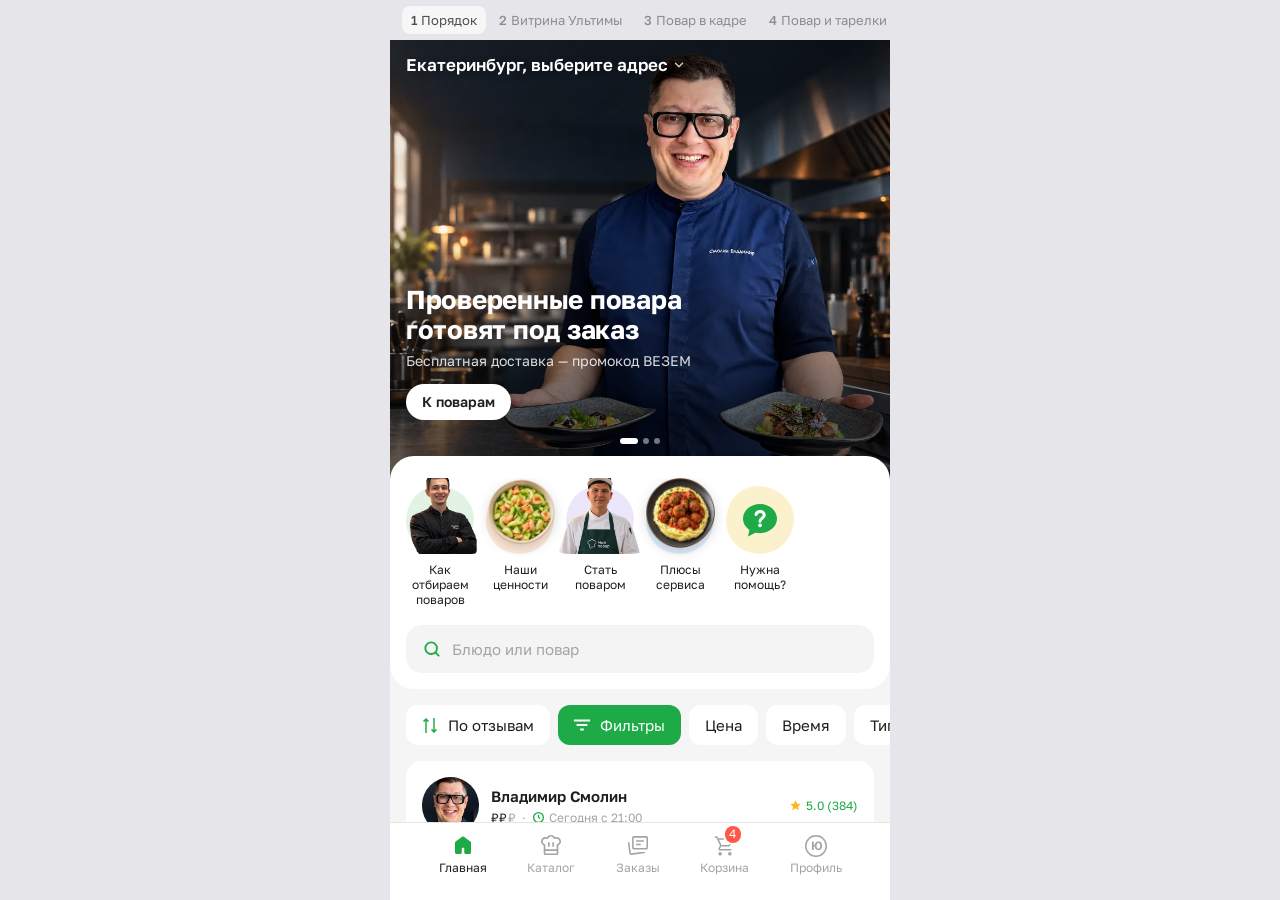
==== commit abee5009: "Главная про поваров: верх как в Самокате во всех вариантах, Полякова вместо Сычевой, каталог вариант" ====
--- a/glavnaya-pro-povarov/index.html
+++ b/glavnaya-pro-povarov/index.html
@@ -8,17 +8,17 @@
 <link rel="preconnect" href="https://fonts.googleapis.com">
 <link rel="preconnect" href="https://fonts.gstatic.com" crossorigin>
 <link rel="stylesheet" href="https://fonts.googleapis.com/css2?family=Golos+Text:wght@400;500;600;700;800&display=swap">
-<link rel="stylesheet" href="ds/tokens.css?v=202610282109">
-<link rel="stylesheet" href="ds/tab-bar.css?v=202610282109">
-<link rel="stylesheet" href="local.css?v=202610282109">
+<link rel="stylesheet" href="ds/tokens.css?v=202610282130">
+<link rel="stylesheet" href="ds/tab-bar.css?v=202610282130">
+<link rel="stylesheet" href="local.css?v=202610282130">
 </head>
 <body>
   <div class="variants"><div class="variants-tabs" id="vtabs"><button class="vtab" data-v="1" type="button"><b>1</b>Порядок</button><button class="vtab" data-v="2" type="button"><b>2</b>Витрина Ультимы</button><button class="vtab" data-v="3" type="button"><b>3</b>Повар в кадре</button><button class="vtab" data-v="4" type="button"><b>4</b>Повар и тарелки</button><button class="vtab" data-v="5" type="button"><b>5</b>Лица и тарелки</button><button class="vtab" data-v="6" type="button"><b>6</b>Обложка</button></div></div>
   <div class="app">
-    <div class="scroll" id="scroll"><div class="scr" data-screen="1" style="background:#f4f5f4" hidden><div class="sk-hero"><div class="sk-addr"><span>Екатеринбург, выберите адрес</span><svg width="14" height="14" viewBox="0 0 24 24" fill="none" stroke="rgb(255 255 255 / .8)" stroke-width="2.4" stroke-linecap="round"><path d="M6 9l6 6 6-6"/></svg></div><div class="sk-slides"><div class="sk-slide"><img src="img/sk-hero-povara.webp" alt=""><div class="sk-txt"><h2>Проверенные повара готовят под заказ</h2><p>Бесплатная доставка — промокод ВЕЗЕМ</p><span class="sk-btn">К поварам</span></div></div><div class="sk-slide"><img src="img/sk-hero-pozhelaniya.webp" alt=""><div class="sk-txt"><h2>Есть пожелания к заказу?</h2><p>Напиши повару в чат</p><span class="sk-btn">Подробнее</span></div></div><div class="sk-slide"><img src="img/sk-hero-osen.webp" alt=""><div class="sk-txt"><h2>Осень в меню</h2><p>Новые блюда из продуктов сезона</p><span class="sk-btn">К блюдам</span></div></div></div><div class="sk-dots"><i></i><i></i><i></i></div></div><div class="sk-sheet"><div class="sk-stories"><span class="sk-story bust"><span class="sk-blob"><img src="img/sk-story-otbor.webp" alt=""></span><i>Как отбираем поваров</i></span><span class="sk-story plate"><span class="sk-blob"><img src="img/sk-story-cennosti.webp" alt=""></span><i>Наши ценности</i></span><span class="sk-story bust"><span class="sk-blob"><img src="img/sk-story-stat-povarom.webp" alt=""></span><i>Стать поваром</i></span><span class="sk-story plate"><span class="sk-blob"><img src="img/sk-story-plyusy.webp" alt=""></span><i>Плюсы сервиса</i></span><span class="sk-story icon"><span class="sk-blob"><svg width="40" height="40" viewBox="0 0 40 40"><path fill="#1daa47" d="M20 4c9.4 0 17 6.5 17 14.6S29.4 33.2 20 33.2c-1.6 0-3.1-.2-4.6-.5L8 36.5l1.4-6.6C5.5 27.3 3 23.2 3 18.6 3 10.5 10.6 4 20 4z"/><path fill="none" stroke="#fff" stroke-width="3" stroke-linecap="round" d="M16 14.5c.6-2 2.2-3 4.2-3 2.4 0 4.1 1.5 4.1 3.6 0 3-4.3 3.2-4.3 6.2"/><circle cx="20" cy="25.3" r="1.9" fill="#fff"/></svg></span><i>Нужна помощь?</i></span></div><div class="srch sk-srch"><svg width="20" height="20" viewBox="0 0 24 24" fill="none" stroke="#1daa47" stroke-width="2.2" stroke-linecap="round"><circle cx="11" cy="11" r="7"/><path d="M20 20l-4-4"/></svg><span>Блюдо или повар</span></div></div><div class="pf-bar"><span class="pf pf-sort"><svg width="24" height="24" viewBox="0 0 24 24"><path fill="currentColor" d="m16 20-3-3.096 1.036-1.054 1.237 1.277V5h1.454v12.142l1.252-1.292L19 16.904zM8 5 5 8.096 6.036 9.15l1.237-1.277V20h1.454V7.858L9.979 9.15 11 8.096z"/></svg>По отзывам</span><span class="pf on"><svg width="24" height="24" viewBox="0 0 24 24"><path fill="currentColor" d="M10.2 17.4h3.6v-1.8h-3.6zM3.9 6.6v1.8h16.2V6.6zm2.7 6.3h10.8v-1.8H6.6z"/></svg>Фильтры</span><span class="pf">Цена</span><span class="pf">Время</span><span class="pf">Тип повара</span><span class="pf">Категории</span></div><div class="v1-card"><div class="v1-row"><span class="face" style="width:57px;height:57px"><img src="img/ekb-smolin-povar.webp" alt="" style="width:215.3%;height:287.1%;left:-58.7%;top:-27.2%"></span><div class="v1-who"><b>Владимир Смолин</b><span class="mt"><span class="pl"><span class="pl-on">₽</span><span class="pl-on">₽</span><span class="pl-off">₽</span></span><span class="dot">·</span><svg width="13" height="13" viewBox="0 0 24 24" fill="none" stroke="#1daa47" stroke-width="2.4"><circle cx="12" cy="12" r="9"/><path d="M12 7v5l3 2"/></svg> Сегодня с 21:00</span></div><span class="rt"><svg width="13" height="13" viewBox="0 0 24 24"><path fill="#ffb620" d="M12 2.5l2.9 6.1 6.6.8-4.9 4.6 1.3 6.6L12 17.3l-5.9 3.3 1.3-6.6L2.5 9.4l6.6-.8z"/></svg>5.0 <span class="rt-n">(384)</span></span></div><div class="v1-dishes"><img src="img/ekb-vladimir-bora-salad.webp" alt=""><img src="img/ekb-vladimir-cheese-soup.webp" alt=""><img src="img/ekb-vladimir-bora-salad.webp" alt=""></div><div class="v1-more">Всё меню повара <svg width="16" height="16" viewBox="0 0 24 24" fill="none" stroke="currentColor" stroke-width="2.4" stroke-linecap="round" stroke-linejoin="round"><path d="M5 12h14M13 6l6 6-6 6"/></svg></div></div><div class="v1-card"><div class="v1-row"><span class="face" style="width:57px;height:57px"><img src="img/ekb-haniev-povar.webp" alt="" style="width:222.8%;height:297.0%;left:-61.8%;top:-30.2%"></span><div class="v1-who"><b>Илья Ханиев</b><span class="mt"><span class="pl"><span class="pl-on">₽</span><span class="pl-on">₽</span><span class="pl-off">₽</span></span><span class="dot">·</span><svg width="13" height="13" viewBox="0 0 24 24" fill="none" stroke="#1daa47" stroke-width="2.4"><circle cx="12" cy="12" r="9"/><path d="M12 7v5l3 2"/></svg> Сегодня с 18:00</span></div><span class="rt"><svg width="13" height="13" viewBox="0 0 24 24"><path fill="#ffb620" d="M12 2.5l2.9 6.1 6.6.8-4.9 4.6 1.3 6.6L12 17.3l-5.9 3.3 1.3-6.6L2.5 9.4l6.6-.8z"/></svg>4.9 <span class="rt-n">(274)</span></span></div><div class="v1-dishes"><img src="img/ekb-ilya-katsu.webp" alt=""><img src="img/ekb-ilya-roast.webp" alt=""><img src="img/ekb-ilya-katsu.webp" alt=""></div><div class="v1-more">Всё меню повара <svg width="16" height="16" viewBox="0 0 24 24" fill="none" stroke="currentColor" stroke-width="2.4" stroke-linecap="round" stroke-linejoin="round"><path d="M5 12h14M13 6l6 6-6 6"/></svg></div></div><div class="v1-card"><div class="v1-row"><span class="face" style="width:57px;height:57px"><img src="img/ekb-martyanova-povar.webp" alt="" style="width:222.8%;height:297.0%;left:-61.6%;top:-30.5%"></span><div class="v1-who"><b>Елена Мартьянова</b><span class="mt"><span class="pl"><span class="pl-on">₽</span><span class="pl-off">₽</span><span class="pl-off">₽</span></span><span class="dot">·</span><svg width="13" height="13" viewBox="0 0 24 24" fill="none" stroke="#1daa47" stroke-width="2.4"><circle cx="12" cy="12" r="9"/><path d="M12 7v5l3 2"/></svg> 28 октября с 11:00</span></div><span class="rt"><svg width="13" height="13" viewBox="0 0 24 24"><path fill="#ffb620" d="M12 2.5l2.9 6.1 6.6.8-4.9 4.6 1.3 6.6L12 17.3l-5.9 3.3 1.3-6.6L2.5 9.4l6.6-.8z"/></svg>5.0 <span class="rt-n">(240)</span></span></div><div class="v1-dishes"><img src="img/ekb-elena-meatballs.webp" alt=""><img src="img/ekb-elena-triangles.webp" alt=""><img src="img/ekb-elena-meatballs.webp" alt=""></div><div class="v1-more">Всё меню повара <svg width="16" height="16" viewBox="0 0 24 24" fill="none" stroke="currentColor" stroke-width="2.4" stroke-linecap="round" stroke-linejoin="round"><path d="M5 12h14M13 6l6 6-6 6"/></svg></div></div><div class="v1-card"><div class="v1-row"><span class="face" style="width:57px;height:57px"><img src="img/ekb-sycheva-povar.webp" alt="" style="width:226.1%;height:301.5%;left:-63.1%;top:-31.4%"></span><div class="v1-who"><b>Ирина Сычева</b><span class="mt"><span class="pl"><span class="pl-on">₽</span><span class="pl-off">₽</span><span class="pl-off">₽</span></span><span class="dot">·</span><svg width="13" height="13" viewBox="0 0 24 24" fill="none" stroke="#1daa47" stroke-width="2.4"><circle cx="12" cy="12" r="9"/><path d="M12 7v5l3 2"/></svg> Сегодня с 21:00</span></div><span class="rt"><svg width="13" height="13" viewBox="0 0 24 24"><path fill="#ffb620" d="M12 2.5l2.9 6.1 6.6.8-4.9 4.6 1.3 6.6L12 17.3l-5.9 3.3 1.3-6.6L2.5 9.4l6.6-.8z"/></svg>5.0 <span class="rt-n">(203)</span></span></div><div class="v1-dishes"><img src="img/ekb-irina-pumpkin-salad.webp" alt=""><img src="img/ekb-irina-minestrone.webp" alt=""><img src="img/ekb-irina-pumpkin-salad.webp" alt=""></div><div class="v1-more">Всё меню повара <svg width="16" height="16" viewBox="0 0 24 24" fill="none" stroke="currentColor" stroke-width="2.4" stroke-linecap="round" stroke-linejoin="round"><path d="M5 12h14M13 6l6 6-6 6"/></svg></div></div></div><div class="scr light" data-screen="2" style="background:#ffffff" hidden><div class="v2-head"><div class="v2-logo">МОЙ ПОВАР</div><div class="addr"><svg width="18" height="18" viewBox="0 0 24 24" fill="none" stroke="#1daa47" stroke-width="2" stroke-linejoin="round"><path d="M3 11l18-8-8 18-2-8z"/></svg><span>Екатеринбург, выберите адрес</span><svg width="14" height="14" viewBox="0 0 24 24" fill="none" stroke="#a1a6a1" stroke-width="2.4" stroke-linecap="round"><path d="M6 9l6 6 6-6"/></svg></div></div><div class="v2-col"><div class="v2-tile"><img src="img/ekb-elena-meatballs.webp" alt=""><span>Готовят сегодня</span></div><div class="v2-tile"><img src="img/ekb-pavel-fish-soup.webp" alt=""><span>Супы</span></div><div class="v2-tile"><img src="img/ekb-ilya-katsu.webp" alt=""><span>Вторые блюда</span></div><div class="v2-tile"><img src="img/ekb-vladimir-bora-salad.webp" alt=""><span>Салаты</span></div></div><div class="pf-bar"><span class="pf pf-sort"><svg width="24" height="24" viewBox="0 0 24 24"><path fill="currentColor" d="m16 20-3-3.096 1.036-1.054 1.237 1.277V5h1.454v12.142l1.252-1.292L19 16.904zM8 5 5 8.096 6.036 9.15l1.237-1.277V20h1.454V7.858L9.979 9.15 11 8.096z"/></svg>По отзывам</span><span class="pf on"><svg width="24" height="24" viewBox="0 0 24 24"><path fill="currentColor" d="M10.2 17.4h3.6v-1.8h-3.6zM3.9 6.6v1.8h16.2V6.6zm2.7 6.3h10.8v-1.8H6.6z"/></svg>Фильтры</span><span class="pf">Цена</span><span class="pf">Время</span><span class="pf">Тип повара</span><span class="pf">Категории</span></div><div class="v2-card"><div class="v2-gal"><img src="img/ekb-ilya-katsu.webp" alt=""><img src="img/ekb-ilya-roast.webp" alt=""><img src="img/ekb-ilya-katsu.webp" alt=""><img src="img/ekb-ilya-roast.webp" alt=""><img src="img/ekb-ilya-katsu.webp" alt=""><img src="img/ekb-ilya-roast.webp" alt=""></div><div class="v2-who"><span class="face ring" style="width:56px;height:56px"><img src="img/ekb-haniev-povar.webp" alt="" style="width:222.8%;height:297.0%;left:-61.8%;top:-30.2%"></span><div><b>Илья Ханиев</b><span class="mt"><span class="rt"><svg width="13" height="13" viewBox="0 0 24 24"><path fill="#ffb620" d="M12 2.5l2.9 6.1 6.6.8-4.9 4.6 1.3 6.6L12 17.3l-5.9 3.3 1.3-6.6L2.5 9.4l6.6-.8z"/></svg>4.9 <span class="rt-n">(274)</span></span><span class="dot">·</span><span class="pl"><span class="pl-on">₽</span><span class="pl-on">₽</span><span class="pl-off">₽</span></span><span class="dot">·</span>Сегодня с 18:00</span></div></div></div><div class="v2-card"><div class="v2-gal"><img src="img/ekb-pavel-fish-soup.webp" alt=""><img src="img/ekb-pavel-stroganoff.webp" alt=""><img src="img/ekb-pavel-fish-soup.webp" alt=""><img src="img/ekb-pavel-stroganoff.webp" alt=""><img src="img/ekb-pavel-fish-soup.webp" alt=""><img src="img/ekb-pavel-stroganoff.webp" alt=""></div><div class="v2-who"><span class="face ring" style="width:56px;height:56px"><img src="img/ekb-popov-povar.webp" alt="" style="width:223.9%;height:298.5%;left:-61.7%;top:-30.6%"></span><div><b>Павел Попов</b><span class="mt"><span class="rt"><svg width="13" height="13" viewBox="0 0 24 24"><path fill="#ffb620" d="M12 2.5l2.9 6.1 6.6.8-4.9 4.6 1.3 6.6L12 17.3l-5.9 3.3 1.3-6.6L2.5 9.4l6.6-.8z"/></svg>5.0 <span class="rt-n">(197)</span></span><span class="dot">·</span><span class="pl"><span class="pl-on">₽</span><span class="pl-on">₽</span><span class="pl-off">₽</span></span><span class="dot">·</span>Завтра с 11:00</span></div></div></div><div class="v2-card"><div class="v2-gal"><img src="img/ekb-elena-meatballs.webp" alt=""><img src="img/ekb-elena-triangles.webp" alt=""><img src="img/ekb-elena-meatballs.webp" alt=""><img src="img/ekb-elena-triangles.webp" alt=""><img src="img/ekb-elena-meatballs.webp" alt=""><img src="img/ekb-elena-triangles.webp" alt=""></div><div class="v2-who"><span class="face ring" style="width:56px;height:56px"><img src="img/ekb-martyanova-povar.webp" alt="" style="width:222.8%;height:297.0%;left:-61.6%;top:-30.5%"></span><div><b>Елена Мартьянова</b><span class="mt"><span class="rt"><svg width="13" height="13" viewBox="0 0 24 24"><path fill="#ffb620" d="M12 2.5l2.9 6.1 6.6.8-4.9 4.6 1.3 6.6L12 17.3l-5.9 3.3 1.3-6.6L2.5 9.4l6.6-.8z"/></svg>5.0 <span class="rt-n">(240)</span></span><span class="dot">·</span><span class="pl"><span class="pl-on">₽</span><span class="pl-off">₽</span><span class="pl-off">₽</span></span><span class="dot">·</span>28 октября с 11:00</span></div></div></div><div class="v2-card"><div class="v2-gal"><img src="img/ekb-irina-pumpkin-salad.webp" alt=""><img src="img/ekb-irina-minestrone.webp" alt=""><img src="img/ekb-irina-pumpkin-salad.webp" alt=""><img src="img/ekb-irina-minestrone.webp" alt=""><img src="img/ekb-irina-pumpkin-salad.webp" alt=""><img src="img/ekb-irina-minestrone.webp" alt=""></div><div class="v2-who"><span class="face ring" style="width:56px;height:56px"><img src="img/ekb-sycheva-povar.webp" alt="" style="width:226.1%;height:301.5%;left:-63.1%;top:-31.4%"></span><div><b>Ирина Сычева</b><span class="mt"><span class="rt"><svg width="13" height="13" viewBox="0 0 24 24"><path fill="#ffb620" d="M12 2.5l2.9 6.1 6.6.8-4.9 4.6 1.3 6.6L12 17.3l-5.9 3.3 1.3-6.6L2.5 9.4l6.6-.8z"/></svg>5.0 <span class="rt-n">(203)</span></span><span class="dot">·</span><span class="pl"><span class="pl-on">₽</span><span class="pl-off">₽</span><span class="pl-off">₽</span></span><span class="dot">·</span>Сегодня с 21:00</span></div></div></div></div><div class="scr light" data-screen="3" style="background:#ffffff" hidden><div class="pt-addr"><div class="addr"><svg width="18" height="18" viewBox="0 0 24 24" fill="none" stroke="#1daa47" stroke-width="2" stroke-linejoin="round"><path d="M3 11l18-8-8 18-2-8z"/></svg><span>Екатеринбург, выберите адрес</span><svg width="14" height="14" viewBox="0 0 24 24" fill="none" stroke="#a1a6a1" stroke-width="2.4" stroke-linecap="round"><path d="M6 9l6 6 6-6"/></svg></div></div><div class="pt-stories"><span class="pt-story"><img src="img/prod-story1.jpg" alt=""><i>Как отбираем поваров</i></span><span class="pt-story"><img src="img/prod-story2v2.jpg" alt=""><i>Наши ценности</i></span><span class="pt-story"><img src="img/prod-story10.jpg" alt=""><i>Стать поваром</i></span><span class="pt-story"><img src="img/prod-story2v3.jpg" alt=""><i>Плюсы сервиса</i></span><span class="pt-story"><img src="img/prod-story4.jpg" alt=""><i>Нужна помощь?</i></span></div><div class="pt-banners"><img src="img/prod-banner-1.jpg" alt=""><img src="img/prod-banner-2.jpg" alt=""><img src="img/prod-banner-3.jpg" alt=""></div><div class="srch pt-srch"><svg width="20" height="20" viewBox="0 0 24 24" fill="none" stroke="#1daa47" stroke-width="2.2" stroke-linecap="round"><circle cx="11" cy="11" r="7"/><path d="M20 20l-4-4"/></svg><span>Блюдо или повар</span></div><div class="v3-head"><h3>Повара<br>Екатеринбурга</h3></div><div class="pf-bar"><span class="pf pf-sort"><svg width="24" height="24" viewBox="0 0 24 24"><path fill="currentColor" d="m16 20-3-3.096 1.036-1.054 1.237 1.277V5h1.454v12.142l1.252-1.292L19 16.904zM8 5 5 8.096 6.036 9.15l1.237-1.277V20h1.454V7.858L9.979 9.15 11 8.096z"/></svg>По отзывам</span><span class="pf on"><svg width="24" height="24" viewBox="0 0 24 24"><path fill="currentColor" d="M10.2 17.4h3.6v-1.8h-3.6zM3.9 6.6v1.8h16.2V6.6zm2.7 6.3h10.8v-1.8H6.6z"/></svg>Фильтры</span><span class="pf">Цена</span><span class="pf">Время</span><span class="pf">Тип повара</span><span class="pf">Категории</span></div><div class="v3-card"><div class="v3-photo"><img src="img/ekb-smolin-povar.webp" alt=""><div class="v3-cap"><b>Владимир Смолин</b><span><svg width="13" height="13" viewBox="0 0 24 24"><path fill="#ffb620" d="M12 2.5l2.9 6.1 6.6.8-4.9 4.6 1.3 6.6L12 17.3l-5.9 3.3 1.3-6.6L2.5 9.4l6.6-.8z"/></svg>5.0 (384)<span class="dot">·</span><span class="pl"><span class="pl-on">₽</span><span class="pl-on">₽</span><span class="pl-off">₽</span></span><span class="dot">·</span>Сегодня с 21:00</span></div></div><div class="v3-dishes"><img src="img/ekb-vladimir-bora-salad.webp" alt=""><img src="img/ekb-vladimir-cheese-soup.webp" alt=""><img src="img/ekb-vladimir-bora-salad.webp" alt=""><img src="img/ekb-vladimir-cheese-soup.webp" alt=""></div></div><div class="v3-card"><div class="v3-photo"><img src="img/ekb-martyanova-povar.webp" alt=""><div class="v3-cap"><b>Елена Мартьянова</b><span><svg width="13" height="13" viewBox="0 0 24 24"><path fill="#ffb620" d="M12 2.5l2.9 6.1 6.6.8-4.9 4.6 1.3 6.6L12 17.3l-5.9 3.3 1.3-6.6L2.5 9.4l6.6-.8z"/></svg>5.0 (240)<span class="dot">·</span><span class="pl"><span class="pl-on">₽</span><span class="pl-off">₽</span><span class="pl-off">₽</span></span><span class="dot">·</span>28 октября с 11:00</span></div></div><div class="v3-dishes"><img src="img/ekb-elena-meatballs.webp" alt=""><img src="img/ekb-elena-triangles.webp" alt=""><img src="img/ekb-elena-meatballs.webp" alt=""><img src="img/ekb-elena-triangles.webp" alt=""></div></div><div class="v3-card"><div class="v3-photo"><img src="img/ekb-haniev-povar.webp" alt=""><div class="v3-cap"><b>Илья Ханиев</b><span><svg width="13" height="13" viewBox="0 0 24 24"><path fill="#ffb620" d="M12 2.5l2.9 6.1 6.6.8-4.9 4.6 1.3 6.6L12 17.3l-5.9 3.3 1.3-6.6L2.5 9.4l6.6-.8z"/></svg>4.9 (274)<span class="dot">·</span><span class="pl"><span class="pl-on">₽</span><span class="pl-on">₽</span><span class="pl-off">₽</span></span><span class="dot">·</span>Сегодня с 18:00</span></div></div><div class="v3-dishes"><img src="img/ekb-ilya-katsu.webp" alt=""><img src="img/ekb-ilya-roast.webp" alt=""><img src="img/ekb-ilya-katsu.webp" alt=""><img src="img/ekb-ilya-roast.webp" alt=""></div></div><div class="v3-card"><div class="v3-photo"><img src="img/ekb-sycheva-povar.webp" alt=""><div class="v3-cap"><b>Ирина Сычева</b><span><svg width="13" height="13" viewBox="0 0 24 24"><path fill="#ffb620" d="M12 2.5l2.9 6.1 6.6.8-4.9 4.6 1.3 6.6L12 17.3l-5.9 3.3 1.3-6.6L2.5 9.4l6.6-.8z"/></svg>5.0 (203)<span class="dot">·</span><span class="pl"><span class="pl-on">₽</span><span class="pl-off">₽</span><span class="pl-off">₽</span></span><span class="dot">·</span>Сегодня с 21:00</span></div></div><div class="v3-dishes"><img src="img/ekb-irina-pumpkin-salad.webp" alt=""><img src="img/ekb-irina-minestrone.webp" alt=""><img src="img/ekb-irina-pumpkin-salad.webp" alt=""><img src="img/ekb-irina-minestrone.webp" alt=""></div></div></div><div class="scr" data-screen="4" style="background:#fdf8f3" hidden><div class="pt-addr"><div class="addr"><svg width="18" height="18" viewBox="0 0 24 24" fill="none" stroke="#1daa47" stroke-width="2" stroke-linejoin="round"><path d="M3 11l18-8-8 18-2-8z"/></svg><span>Екатеринбург, выберите адрес</span><svg width="14" height="14" viewBox="0 0 24 24" fill="none" stroke="#a1a6a1" stroke-width="2.4" stroke-linecap="round"><path d="M6 9l6 6 6-6"/></svg></div></div><div class="pt-stories"><span class="pt-story"><img src="img/prod-story1.jpg" alt=""><i>Как отбираем поваров</i></span><span class="pt-story"><img src="img/prod-story2v2.jpg" alt=""><i>Наши ценности</i></span><span class="pt-story"><img src="img/prod-story10.jpg" alt=""><i>Стать поваром</i></span><span class="pt-story"><img src="img/prod-story2v3.jpg" alt=""><i>Плюсы сервиса</i></span><span class="pt-story"><img src="img/prod-story4.jpg" alt=""><i>Нужна помощь?</i></span></div><div class="pt-banners"><img src="img/prod-banner-1.jpg" alt=""><img src="img/prod-banner-2.jpg" alt=""><img src="img/prod-banner-3.jpg" alt=""></div><div class="srch pt-srch"><svg width="20" height="20" viewBox="0 0 24 24" fill="none" stroke="#1daa47" stroke-width="2.2" stroke-linecap="round"><circle cx="11" cy="11" r="7"/><path d="M20 20l-4-4"/></svg><span>Блюдо или повар</span></div><div class="v4-title"><h3>Домашние повара рядом</h3></div><div class="v4-rail"><div class="v4-card"><div class="v4-photo"><img src="img/ekb-smolin-povar.webp" alt=""><span class="v4-badge"><svg width="13" height="13" viewBox="0 0 24 24"><path fill="#ffb620" d="M12 2.5l2.9 6.1 6.6.8-4.9 4.6 1.3 6.6L12 17.3l-5.9 3.3 1.3-6.6L2.5 9.4l6.6-.8z"/></svg>5.0 · 384 отзывов</span></div><div class="v4-plates"><span><img src="img/ekb-vladimir-bora-salad.webp" alt=""></span><span><img src="img/ekb-vladimir-cheese-soup.webp" alt=""></span><span><img src="img/ekb-vladimir-bora-salad.webp" alt=""></span></div><div class="v4-body"><b>Владимир Смолин</b><span class="mt"><span class="pl"><span class="pl-on">₽</span><span class="pl-on">₽</span><span class="pl-off">₽</span></span><span class="dot">·</span><svg width="13" height="13" viewBox="0 0 24 24" fill="none" stroke="#1daa47" stroke-width="2.4"><circle cx="12" cy="12" r="9"/><path d="M12 7v5l3 2"/></svg> Сегодня с 21:00</span><p>13 лет в ресторанах: опыт шефа и бренд-шефа, блюда под вкусы семьи</p></div></div><div class="v4-card"><div class="v4-photo"><img src="img/ekb-haniev-povar.webp" alt=""><span class="v4-badge"><svg width="13" height="13" viewBox="0 0 24 24"><path fill="#ffb620" d="M12 2.5l2.9 6.1 6.6.8-4.9 4.6 1.3 6.6L12 17.3l-5.9 3.3 1.3-6.6L2.5 9.4l6.6-.8z"/></svg>4.9 · 274 отзывов</span></div><div class="v4-plates"><span><img src="img/ekb-ilya-katsu.webp" alt=""></span><span><img src="img/ekb-ilya-roast.webp" alt=""></span><span><img src="img/ekb-ilya-katsu.webp" alt=""></span></div><div class="v4-body"><b>Илья Ханиев</b><span class="mt"><span class="pl"><span class="pl-on">₽</span><span class="pl-on">₽</span><span class="pl-off">₽</span></span><span class="dot">·</span><svg width="13" height="13" viewBox="0 0 24 24" fill="none" stroke="#1daa47" stroke-width="2.4"><circle cx="12" cy="12" r="9"/><path d="M12 7v5l3 2"/></svg> Сегодня с 18:00</span><p>Су-шеф с опытом работы в Великобритании и Израиле, знаток кухонь мира</p></div></div><div class="v4-card"><div class="v4-photo"><img src="img/ekb-martyanova-povar.webp" alt=""><span class="v4-badge"><svg width="13" height="13" viewBox="0 0 24 24"><path fill="#ffb620" d="M12 2.5l2.9 6.1 6.6.8-4.9 4.6 1.3 6.6L12 17.3l-5.9 3.3 1.3-6.6L2.5 9.4l6.6-.8z"/></svg>5.0 · 240 отзывов</span></div><div class="v4-plates"><span><img src="img/ekb-elena-meatballs.webp" alt=""></span><span><img src="img/ekb-elena-triangles.webp" alt=""></span><span><img src="img/ekb-elena-meatballs.webp" alt=""></span></div><div class="v4-body"><b>Елена Мартьянова</b><span class="mt"><span class="pl"><span class="pl-on">₽</span><span class="pl-off">₽</span><span class="pl-off">₽</span></span><span class="dot">·</span><svg width="13" height="13" viewBox="0 0 24 24" fill="none" stroke="#1daa47" stroke-width="2.4"><circle cx="12" cy="12" r="9"/><path d="M12 7v5l3 2"/></svg> 28 октября с 11:00</span><p>Повар с опытом 19 лет: детское питание, веганские блюда и ПП</p></div></div></div><div class="v4-btn">Все повара <svg width="16" height="16" viewBox="0 0 24 24" fill="none" stroke="currentColor" stroke-width="2.4" stroke-linecap="round" stroke-linejoin="round"><path d="M5 12h14M13 6l6 6-6 6"/></svg></div><h4 class="v4-h">Ещё повара</h4><div class="v4-row"><img class="v4-dish" src="img/ekb-pavel-fish-soup.webp" alt=""><div class="v4-rw"><b>Павел Попов</b><span class="rt pill"><svg width="13" height="13" viewBox="0 0 24 24"><path fill="#ffb620" d="M12 2.5l2.9 6.1 6.6.8-4.9 4.6 1.3 6.6L12 17.3l-5.9 3.3 1.3-6.6L2.5 9.4l6.6-.8z"/></svg>5.0 <span class="rt-n">(197)</span></span><span class="mt"><span class="pl"><span class="pl-on">₽</span><span class="pl-on">₽</span><span class="pl-off">₽</span></span><span class="dot">·</span><svg width="13" height="13" viewBox="0 0 24 24" fill="none" stroke="#1daa47" stroke-width="2.4"><circle cx="12" cy="12" r="9"/><path d="M12 7v5l3 2"/></svg> Завтра с 11:00</span></div><span class="face" style="width:52px;height:52px"><img src="img/ekb-popov-povar.webp" alt="" style="width:223.9%;height:298.5%;left:-61.7%;top:-30.6%"></span></div><div class="v4-row"><img class="v4-dish" src="img/ekb-maksim-goulash.webp" alt=""><div class="v4-rw"><b>Максим Хамидуллин</b><span class="rt pill"><svg width="13" height="13" viewBox="0 0 24 24"><path fill="#ffb620" d="M12 2.5l2.9 6.1 6.6.8-4.9 4.6 1.3 6.6L12 17.3l-5.9 3.3 1.3-6.6L2.5 9.4l6.6-.8z"/></svg>5.0 <span class="rt-n">(181)</span></span><span class="mt"><span class="pl"><span class="pl-on">₽</span><span class="pl-off">₽</span><span class="pl-off">₽</span></span><span class="dot">·</span><svg width="13" height="13" viewBox="0 0 24 24" fill="none" stroke="#1daa47" stroke-width="2.4"><circle cx="12" cy="12" r="9"/><path d="M12 7v5l3 2"/></svg> 28 октября с 12:00</span></div><span class="face" style="width:52px;height:52px"><img src="img/ekb-hamidullin-povar.webp" alt="" style="width:226.1%;height:301.5%;left:-63.3%;top:-31.4%"></span></div><div class="v4-row"><img class="v4-dish" src="img/ekb-irina-pumpkin-salad.webp" alt=""><div class="v4-rw"><b>Ирина Сычева</b><span class="rt pill"><svg width="13" height="13" viewBox="0 0 24 24"><path fill="#ffb620" d="M12 2.5l2.9 6.1 6.6.8-4.9 4.6 1.3 6.6L12 17.3l-5.9 3.3 1.3-6.6L2.5 9.4l6.6-.8z"/></svg>5.0 <span class="rt-n">(203)</span></span><span class="mt"><span class="pl"><span class="pl-on">₽</span><span class="pl-off">₽</span><span class="pl-off">₽</span></span><span class="dot">·</span><svg width="13" height="13" viewBox="0 0 24 24" fill="none" stroke="#1daa47" stroke-width="2.4"><circle cx="12" cy="12" r="9"/><path d="M12 7v5l3 2"/></svg> Сегодня с 21:00</span></div><span class="face" style="width:52px;height:52px"><img src="img/ekb-sycheva-povar.webp" alt="" style="width:226.1%;height:301.5%;left:-63.1%;top:-31.4%"></span></div></div><div class="scr light" data-screen="5" style="background:#ffffff" hidden><div class="pt-addr"><div class="addr"><svg width="18" height="18" viewBox="0 0 24 24" fill="none" stroke="#1daa47" stroke-width="2" stroke-linejoin="round"><path d="M3 11l18-8-8 18-2-8z"/></svg><span>Екатеринбург, выберите адрес</span><svg width="14" height="14" viewBox="0 0 24 24" fill="none" stroke="#a1a6a1" stroke-width="2.4" stroke-linecap="round"><path d="M6 9l6 6 6-6"/></svg></div></div><div class="pt-stories"><span class="pt-story"><img src="img/prod-story1.jpg" alt=""><i>Как отбираем поваров</i></span><span class="pt-story"><img src="img/prod-story2v2.jpg" alt=""><i>Наши ценности</i></span><span class="pt-story"><img src="img/prod-story10.jpg" alt=""><i>Стать поваром</i></span><span class="pt-story"><img src="img/prod-story2v3.jpg" alt=""><i>Плюсы сервиса</i></span><span class="pt-story"><img src="img/prod-story4.jpg" alt=""><i>Нужна помощь?</i></span></div><div class="pt-banners"><img src="img/prod-banner-1.jpg" alt=""><img src="img/prod-banner-2.jpg" alt=""><img src="img/prod-banner-3.jpg" alt=""></div><div class="srch pt-srch"><svg width="20" height="20" viewBox="0 0 24 24" fill="none" stroke="#1daa47" stroke-width="2.2" stroke-linecap="round"><circle cx="11" cy="11" r="7"/><path d="M20 20l-4-4"/></svg><span>Блюдо или повар</span></div><div class="v5-faces"><span class="v5-f"><span class="face ring" style="width:64px;height:64px"><img src="img/ekb-smolin-povar.webp" alt="" style="width:215.3%;height:287.1%;left:-58.7%;top:-27.2%"></span><i>Владимир</i></span><span class="v5-f"><span class="face ring" style="width:64px;height:64px"><img src="img/ekb-haniev-povar.webp" alt="" style="width:222.8%;height:297.0%;left:-61.8%;top:-30.2%"></span><i>Илья</i></span><span class="v5-f"><span class="face ring" style="width:64px;height:64px"><img src="img/ekb-martyanova-povar.webp" alt="" style="width:222.8%;height:297.0%;left:-61.6%;top:-30.5%"></span><i>Елена</i></span><span class="v5-f"><span class="face ring" style="width:64px;height:64px"><img src="img/ekb-popov-povar.webp" alt="" style="width:223.9%;height:298.5%;left:-61.7%;top:-30.6%"></span><i>Павел</i></span><span class="v5-f"><span class="face ring" style="width:64px;height:64px"><img src="img/ekb-hamidullin-povar.webp" alt="" style="width:226.1%;height:301.5%;left:-63.3%;top:-31.4%"></span><i>Максим</i></span><span class="v5-f"><span class="face ring" style="width:64px;height:64px"><img src="img/ekb-sycheva-povar.webp" alt="" style="width:226.1%;height:301.5%;left:-63.1%;top:-31.4%"></span><i>Ирина</i></span></div><div class="v5-h"><h4>Готовят сегодня</h4><span>Все</span></div><div class="v5-rail"><div class="v5-card"><div class="v5-photo"><img src="img/ekb-vladimir-bora-salad.webp" alt=""><span class="v5-face"><span class="face ring" style="width:68px;height:68px"><img src="img/ekb-smolin-povar.webp" alt="" style="width:215.3%;height:287.1%;left:-58.7%;top:-27.2%"></span></span></div><div class="v5-body"><b>Владимир Смолин</b><span class="rt pill"><svg width="13" height="13" viewBox="0 0 24 24"><path fill="#ffb620" d="M12 2.5l2.9 6.1 6.6.8-4.9 4.6 1.3 6.6L12 17.3l-5.9 3.3 1.3-6.6L2.5 9.4l6.6-.8z"/></svg>5.0 <span class="rt-n">(384)</span></span><span class="mt"><span class="pl"><span class="pl-on">₽</span><span class="pl-on">₽</span><span class="pl-off">₽</span></span><span class="dot">·</span><svg width="13" height="13" viewBox="0 0 24 24" fill="none" stroke="#1daa47" stroke-width="2.4"><circle cx="12" cy="12" r="9"/><path d="M12 7v5l3 2"/></svg> Сегодня с 21:00</span></div></div><div class="v5-card"><div class="v5-photo"><img src="img/ekb-ilya-katsu.webp" alt=""><span class="v5-face"><span class="face ring" style="width:68px;height:68px"><img src="img/ekb-haniev-povar.webp" alt="" style="width:222.8%;height:297.0%;left:-61.8%;top:-30.2%"></span></span></div><div class="v5-body"><b>Илья Ханиев</b><span class="rt pill"><svg width="13" height="13" viewBox="0 0 24 24"><path fill="#ffb620" d="M12 2.5l2.9 6.1 6.6.8-4.9 4.6 1.3 6.6L12 17.3l-5.9 3.3 1.3-6.6L2.5 9.4l6.6-.8z"/></svg>4.9 <span class="rt-n">(274)</span></span><span class="mt"><span class="pl"><span class="pl-on">₽</span><span class="pl-on">₽</span><span class="pl-off">₽</span></span><span class="dot">·</span><svg width="13" height="13" viewBox="0 0 24 24" fill="none" stroke="#1daa47" stroke-width="2.4"><circle cx="12" cy="12" r="9"/><path d="M12 7v5l3 2"/></svg> Сегодня с 18:00</span></div></div></div><div class="v5-h"><h4>Готовят завтра и позже</h4><span>Все</span></div><div class="v5-rail"><div class="v5-card"><div class="v5-photo"><img src="img/ekb-elena-meatballs.webp" alt=""><span class="v5-face"><span class="face ring" style="width:68px;height:68px"><img src="img/ekb-martyanova-povar.webp" alt="" style="width:222.8%;height:297.0%;left:-61.6%;top:-30.5%"></span></span></div><div class="v5-body"><b>Елена Мартьянова</b><span class="rt pill"><svg width="13" height="13" viewBox="0 0 24 24"><path fill="#ffb620" d="M12 2.5l2.9 6.1 6.6.8-4.9 4.6 1.3 6.6L12 17.3l-5.9 3.3 1.3-6.6L2.5 9.4l6.6-.8z"/></svg>5.0 <span class="rt-n">(240)</span></span><span class="mt"><span class="pl"><span class="pl-on">₽</span><span class="pl-off">₽</span><span class="pl-off">₽</span></span><span class="dot">·</span><svg width="13" height="13" viewBox="0 0 24 24" fill="none" stroke="#1daa47" stroke-width="2.4"><circle cx="12" cy="12" r="9"/><path d="M12 7v5l3 2"/></svg> 28 октября с 11:00</span></div></div><div class="v5-card"><div class="v5-photo"><img src="img/ekb-pavel-fish-soup.webp" alt=""><span class="v5-face"><span class="face ring" style="width:68px;height:68px"><img src="img/ekb-popov-povar.webp" alt="" style="width:223.9%;height:298.5%;left:-61.7%;top:-30.6%"></span></span></div><div class="v5-body"><b>Павел Попов</b><span class="rt pill"><svg width="13" height="13" viewBox="0 0 24 24"><path fill="#ffb620" d="M12 2.5l2.9 6.1 6.6.8-4.9 4.6 1.3 6.6L12 17.3l-5.9 3.3 1.3-6.6L2.5 9.4l6.6-.8z"/></svg>5.0 <span class="rt-n">(197)</span></span><span class="mt"><span class="pl"><span class="pl-on">₽</span><span class="pl-on">₽</span><span class="pl-off">₽</span></span><span class="dot">·</span><svg width="13" height="13" viewBox="0 0 24 24" fill="none" stroke="#1daa47" stroke-width="2.4"><circle cx="12" cy="12" r="9"/><path d="M12 7v5l3 2"/></svg> Завтра с 11:00</span></div></div></div><div class="v5-h"><h4>Ещё повара</h4><span>Все</span></div><div class="v5-rail"><div class="v5-card"><div class="v5-photo"><img src="img/ekb-maksim-goulash.webp" alt=""><span class="v5-face"><span class="face ring" style="width:68px;height:68px"><img src="img/ekb-hamidullin-povar.webp" alt="" style="width:226.1%;height:301.5%;left:-63.3%;top:-31.4%"></span></span></div><div class="v5-body"><b>Максим Хамидуллин</b><span class="rt pill"><svg width="13" height="13" viewBox="0 0 24 24"><path fill="#ffb620" d="M12 2.5l2.9 6.1 6.6.8-4.9 4.6 1.3 6.6L12 17.3l-5.9 3.3 1.3-6.6L2.5 9.4l6.6-.8z"/></svg>5.0 <span class="rt-n">(181)</span></span><span class="mt"><span class="pl"><span class="pl-on">₽</span><span class="pl-off">₽</span><span class="pl-off">₽</span></span><span class="dot">·</span><svg width="13" height="13" viewBox="0 0 24 24" fill="none" stroke="#1daa47" stroke-width="2.4"><circle cx="12" cy="12" r="9"/><path d="M12 7v5l3 2"/></svg> 28 октября с 12:00</span></div></div><div class="v5-card"><div class="v5-photo"><img src="img/ekb-irina-pumpkin-salad.webp" alt=""><span class="v5-face"><span class="face ring" style="width:68px;height:68px"><img src="img/ekb-sycheva-povar.webp" alt="" style="width:226.1%;height:301.5%;left:-63.1%;top:-31.4%"></span></span></div><div class="v5-body"><b>Ирина Сычева</b><span class="rt pill"><svg width="13" height="13" viewBox="0 0 24 24"><path fill="#ffb620" d="M12 2.5l2.9 6.1 6.6.8-4.9 4.6 1.3 6.6L12 17.3l-5.9 3.3 1.3-6.6L2.5 9.4l6.6-.8z"/></svg>5.0 <span class="rt-n">(203)</span></span><span class="mt"><span class="pl"><span class="pl-on">₽</span><span class="pl-off">₽</span><span class="pl-off">₽</span></span><span class="dot">·</span><svg width="13" height="13" viewBox="0 0 24 24" fill="none" stroke="#1daa47" stroke-width="2.4"><circle cx="12" cy="12" r="9"/><path d="M12 7v5l3 2"/></svg> Сегодня с 21:00</span></div></div></div></div><div class="scr light" data-screen="6" style="background:#ffffff" hidden><div class="pt-addr"><div class="addr"><svg width="18" height="18" viewBox="0 0 24 24" fill="none" stroke="#1daa47" stroke-width="2" stroke-linejoin="round"><path d="M3 11l18-8-8 18-2-8z"/></svg><span>Екатеринбург, выберите адрес</span><svg width="14" height="14" viewBox="0 0 24 24" fill="none" stroke="#a1a6a1" stroke-width="2.4" stroke-linecap="round"><path d="M6 9l6 6 6-6"/></svg></div></div><div class="pt-stories"><span class="pt-story"><img src="img/prod-story1.jpg" alt=""><i>Как отбираем поваров</i></span><span class="pt-story"><img src="img/prod-story2v2.jpg" alt=""><i>Наши ценности</i></span><span class="pt-story"><img src="img/prod-story10.jpg" alt=""><i>Стать поваром</i></span><span class="pt-story"><img src="img/prod-story2v3.jpg" alt=""><i>Плюсы сервиса</i></span><span class="pt-story"><img src="img/prod-story4.jpg" alt=""><i>Нужна помощь?</i></span></div><div class="pt-banners"><img src="img/prod-banner-1.jpg" alt=""><img src="img/prod-banner-2.jpg" alt=""><img src="img/prod-banner-3.jpg" alt=""></div><div class="srch pt-srch"><svg width="20" height="20" viewBox="0 0 24 24" fill="none" stroke="#1daa47" stroke-width="2.2" stroke-linecap="round"><circle cx="11" cy="11" r="7"/><path d="M20 20l-4-4"/></svg><span>Блюдо или повар</span></div><div class="v6-cover"><img src="img/ekb-smolin-povar.webp" alt=""><div class="v6-cap"><span class="v6-kick">Повар недели</span><h3>Владимир<br>Смолин</h3><p>13 лет в ресторанах: опыт шефа и бренд-шефа, блюда под вкусы семьи</p><span class="v6-seg"><span class="pl"><span class="pl-on">₽</span><span class="pl-on">₽</span><span class="pl-off">₽</span></span></span></div></div><div class="v6-strip"><img src="img/ekb-vladimir-cheese-soup.webp" alt=""><img src="img/ekb-vladimir-bora-salad.webp" alt=""><img src="img/ekb-vladimir-cheese-soup.webp" alt=""></div><div class="v6-btn">Меню Владимира · Сегодня с 21:00</div><div class="v6-h"><h4>Все повара</h4></div><div class="pf-bar"><span class="pf pf-sort"><svg width="24" height="24" viewBox="0 0 24 24"><path fill="currentColor" d="m16 20-3-3.096 1.036-1.054 1.237 1.277V5h1.454v12.142l1.252-1.292L19 16.904zM8 5 5 8.096 6.036 9.15l1.237-1.277V20h1.454V7.858L9.979 9.15 11 8.096z"/></svg>По отзывам</span><span class="pf on"><svg width="24" height="24" viewBox="0 0 24 24"><path fill="currentColor" d="M10.2 17.4h3.6v-1.8h-3.6zM3.9 6.6v1.8h16.2V6.6zm2.7 6.3h10.8v-1.8H6.6z"/></svg>Фильтры</span><span class="pf">Цена</span><span class="pf">Время</span><span class="pf">Тип повара</span><span class="pf">Категории</span></div><div class="v6-grid"><div class="v6-p"><img src="img/ekb-haniev-povar.webp" alt=""><b>Илья Ханиев</b><span class="mt"><svg width="13" height="13" viewBox="0 0 24 24"><path fill="#ffb620" d="M12 2.5l2.9 6.1 6.6.8-4.9 4.6 1.3 6.6L12 17.3l-5.9 3.3 1.3-6.6L2.5 9.4l6.6-.8z"/></svg>4.9<span class="dot">·</span><span class="pl"><span class="pl-on">₽</span><span class="pl-on">₽</span><span class="pl-off">₽</span></span><span class="dot">·</span>Сегодня с 18:00</span></div><div class="v6-p"><img src="img/ekb-martyanova-povar.webp" alt=""><b>Елена Мартьянова</b><span class="mt"><svg width="13" height="13" viewBox="0 0 24 24"><path fill="#ffb620" d="M12 2.5l2.9 6.1 6.6.8-4.9 4.6 1.3 6.6L12 17.3l-5.9 3.3 1.3-6.6L2.5 9.4l6.6-.8z"/></svg>5.0<span class="dot">·</span><span class="pl"><span class="pl-on">₽</span><span class="pl-off">₽</span><span class="pl-off">₽</span></span><span class="dot">·</span>28 октября с 11:00</span></div><div class="v6-p"><img src="img/ekb-popov-povar.webp" alt=""><b>Павел Попов</b><span class="mt"><svg width="13" height="13" viewBox="0 0 24 24"><path fill="#ffb620" d="M12 2.5l2.9 6.1 6.6.8-4.9 4.6 1.3 6.6L12 17.3l-5.9 3.3 1.3-6.6L2.5 9.4l6.6-.8z"/></svg>5.0<span class="dot">·</span><span class="pl"><span class="pl-on">₽</span><span class="pl-on">₽</span><span class="pl-off">₽</span></span><span class="dot">·</span>Завтра с 11:00</span></div><div class="v6-p"><img src="img/ekb-hamidullin-povar.webp" alt=""><b>Максим Хамидуллин</b><span class="mt"><svg width="13" height="13" viewBox="0 0 24 24"><path fill="#ffb620" d="M12 2.5l2.9 6.1 6.6.8-4.9 4.6 1.3 6.6L12 17.3l-5.9 3.3 1.3-6.6L2.5 9.4l6.6-.8z"/></svg>5.0<span class="dot">·</span><span class="pl"><span class="pl-on">₽</span><span class="pl-off">₽</span><span class="pl-off">₽</span></span><span class="dot">·</span>28 октября с 12:00</span></div><div class="v6-p"><img src="img/ekb-sycheva-povar.webp" alt=""><b>Ирина Сычева</b><span class="mt"><svg width="13" height="13" viewBox="0 0 24 24"><path fill="#ffb620" d="M12 2.5l2.9 6.1 6.6.8-4.9 4.6 1.3 6.6L12 17.3l-5.9 3.3 1.3-6.6L2.5 9.4l6.6-.8z"/></svg>5.0<span class="dot">·</span><span class="pl"><span class="pl-on">₽</span><span class="pl-off">₽</span><span class="pl-off">₽</span></span><span class="dot">·</span>Сегодня с 21:00</span></div></div></div></div>
+    <div class="scroll" id="scroll"><div class="scr sk" data-screen="1" style="background:#f4f5f4" hidden><div class="sk-hero"><div class="sk-addr"><span>Екатеринбург, выберите адрес</span><svg width="14" height="14" viewBox="0 0 24 24" fill="none" stroke="rgb(255 255 255 / .8)" stroke-width="2.4" stroke-linecap="round"><path d="M6 9l6 6 6-6"/></svg></div><div class="sk-slides"><div class="sk-slide"><img src="img/sk-hero-povara.webp" alt=""><div class="sk-txt"><h2>Проверенные повара готовят под заказ</h2><p>Бесплатная доставка — промокод ВЕЗЕМ</p><span class="sk-btn">К поварам</span></div></div><div class="sk-slide"><img src="img/sk-hero-pozhelaniya.webp" alt=""><div class="sk-txt"><h2>Есть пожелания к заказу?</h2><p>Напиши повару в чат</p><span class="sk-btn">Подробнее</span></div></div><div class="sk-slide"><img src="img/sk-hero-osen.webp" alt=""><div class="sk-txt"><h2>Осень в меню</h2><p>Новые блюда из продуктов сезона</p><span class="sk-btn">К блюдам</span></div></div></div><div class="sk-dots"><i></i><i></i><i></i></div></div><div class="sk-sheet"><div class="sk-stories"><span class="sk-story bust"><span class="sk-blob"><img src="img/sk-story-otbor.webp" alt=""></span><i>Как отбираем поваров</i></span><span class="sk-story plate"><span class="sk-blob"><img src="img/sk-story-cennosti.webp" alt=""></span><i>Наши ценности</i></span><span class="sk-story bust"><span class="sk-blob"><img src="img/sk-story-stat-povarom.webp" alt=""></span><i>Стать поваром</i></span><span class="sk-story plate"><span class="sk-blob"><img src="img/sk-story-plyusy.webp" alt=""></span><i>Плюсы сервиса</i></span><span class="sk-story icon"><span class="sk-blob"><svg width="40" height="40" viewBox="0 0 40 40"><path fill="#1daa47" d="M20 4c9.4 0 17 6.5 17 14.6S29.4 33.2 20 33.2c-1.6 0-3.1-.2-4.6-.5L8 36.5l1.4-6.6C5.5 27.3 3 23.2 3 18.6 3 10.5 10.6 4 20 4z"/><path fill="none" stroke="#fff" stroke-width="3" stroke-linecap="round" d="M16 14.5c.6-2 2.2-3 4.2-3 2.4 0 4.1 1.5 4.1 3.6 0 3-4.3 3.2-4.3 6.2"/><circle cx="20" cy="25.3" r="1.9" fill="#fff"/></svg></span><i>Нужна помощь?</i></span></div><div class="srch sk-srch"><svg width="20" height="20" viewBox="0 0 24 24" fill="none" stroke="#1daa47" stroke-width="2.2" stroke-linecap="round"><circle cx="11" cy="11" r="7"/><path d="M20 20l-4-4"/></svg><span>Блюдо или повар</span></div></div><div class="pf-bar"><span class="pf pf-sort"><svg width="24" height="24" viewBox="0 0 24 24"><path fill="currentColor" d="m16 20-3-3.096 1.036-1.054 1.237 1.277V5h1.454v12.142l1.252-1.292L19 16.904zM8 5 5 8.096 6.036 9.15l1.237-1.277V20h1.454V7.858L9.979 9.15 11 8.096z"/></svg>По отзывам</span><span class="pf on"><svg width="24" height="24" viewBox="0 0 24 24"><path fill="currentColor" d="M10.2 17.4h3.6v-1.8h-3.6zM3.9 6.6v1.8h16.2V6.6zm2.7 6.3h10.8v-1.8H6.6z"/></svg>Фильтры</span><span class="pf">Цена</span><span class="pf">Время</span><span class="pf">Тип повара</span><span class="pf">Категории</span></div><div class="v1-card"><div class="v1-row"><span class="face" style="width:57px;height:57px"><img src="img/povar-smolin.webp" alt="" style="width:215.3%;height:287.1%;left:-58.7%;top:-27.2%"></span><div class="v1-who"><b>Владимир Смолин</b><span class="mt"><span class="pl"><span class="pl-on">₽</span><span class="pl-on">₽</span><span class="pl-off">₽</span></span><span class="dot">·</span><svg width="13" height="13" viewBox="0 0 24 24" fill="none" stroke="#1daa47" stroke-width="2.4"><circle cx="12" cy="12" r="9"/><path d="M12 7v5l3 2"/></svg> Сегодня с 21:00</span></div><span class="rt"><svg width="13" height="13" viewBox="0 0 24 24"><path fill="#ffb620" d="M12 2.5l2.9 6.1 6.6.8-4.9 4.6 1.3 6.6L12 17.3l-5.9 3.3 1.3-6.6L2.5 9.4l6.6-.8z"/></svg>5.0 <span class="rt-n">(384)</span></span></div><div class="v1-dishes"><img src="img/ekb-vladimir-bora-salad.webp" alt=""><img src="img/ekb-vladimir-cheese-soup.webp" alt=""><img src="img/ekb-vladimir-bora-salad.webp" alt=""></div><div class="v1-more">Всё меню повара <svg width="16" height="16" viewBox="0 0 24 24" fill="none" stroke="currentColor" stroke-width="2.4" stroke-linecap="round" stroke-linejoin="round"><path d="M5 12h14M13 6l6 6-6 6"/></svg></div></div><div class="v1-card"><div class="v1-row"><span class="face" style="width:57px;height:57px"><img src="img/povar-haniev.webp" alt="" style="width:222.8%;height:297.0%;left:-61.8%;top:-30.2%"></span><div class="v1-who"><b>Илья Ханиев</b><span class="mt"><span class="pl"><span class="pl-on">₽</span><span class="pl-on">₽</span><span class="pl-off">₽</span></span><span class="dot">·</span><svg width="13" height="13" viewBox="0 0 24 24" fill="none" stroke="#1daa47" stroke-width="2.4"><circle cx="12" cy="12" r="9"/><path d="M12 7v5l3 2"/></svg> Сегодня с 18:00</span></div><span class="rt"><svg width="13" height="13" viewBox="0 0 24 24"><path fill="#ffb620" d="M12 2.5l2.9 6.1 6.6.8-4.9 4.6 1.3 6.6L12 17.3l-5.9 3.3 1.3-6.6L2.5 9.4l6.6-.8z"/></svg>4.9 <span class="rt-n">(274)</span></span></div><div class="v1-dishes"><img src="img/ekb-ilya-katsu.webp" alt=""><img src="img/ekb-ilya-roast.webp" alt=""><img src="img/ekb-ilya-katsu.webp" alt=""></div><div class="v1-more">Всё меню повара <svg width="16" height="16" viewBox="0 0 24 24" fill="none" stroke="currentColor" stroke-width="2.4" stroke-linecap="round" stroke-linejoin="round"><path d="M5 12h14M13 6l6 6-6 6"/></svg></div></div><div class="v1-card"><div class="v1-row"><span class="face" style="width:57px;height:57px"><img src="img/povar-martyanova.webp" alt="" style="width:222.8%;height:297.0%;left:-61.6%;top:-30.5%"></span><div class="v1-who"><b>Елена Мартьянова</b><span class="mt"><span class="pl"><span class="pl-on">₽</span><span class="pl-off">₽</span><span class="pl-off">₽</span></span><span class="dot">·</span><svg width="13" height="13" viewBox="0 0 24 24" fill="none" stroke="#1daa47" stroke-width="2.4"><circle cx="12" cy="12" r="9"/><path d="M12 7v5l3 2"/></svg> 28 октября с 11:00</span></div><span class="rt"><svg width="13" height="13" viewBox="0 0 24 24"><path fill="#ffb620" d="M12 2.5l2.9 6.1 6.6.8-4.9 4.6 1.3 6.6L12 17.3l-5.9 3.3 1.3-6.6L2.5 9.4l6.6-.8z"/></svg>5.0 <span class="rt-n">(240)</span></span></div><div class="v1-dishes"><img src="img/ekb-elena-meatballs.webp" alt=""><img src="img/ekb-elena-triangles.webp" alt=""><img src="img/ekb-elena-meatballs.webp" alt=""></div><div class="v1-more">Всё меню повара <svg width="16" height="16" viewBox="0 0 24 24" fill="none" stroke="currentColor" stroke-width="2.4" stroke-linecap="round" stroke-linejoin="round"><path d="M5 12h14M13 6l6 6-6 6"/></svg></div></div><div class="v1-card"><div class="v1-row"><span class="face" style="width:57px;height:57px"><img src="img/povar-polyakova.webp" alt="" style="width:225.0%;height:300.0%;left:-63.0%;top:-31.0%"></span><div class="v1-who"><b>Яна Полякова</b><span class="mt"><span class="pl"><span class="pl-on">₽</span><span class="pl-off">₽</span><span class="pl-off">₽</span></span><span class="dot">·</span><svg width="13" height="13" viewBox="0 0 24 24" fill="none" stroke="#1daa47" stroke-width="2.4"><circle cx="12" cy="12" r="9"/><path d="M12 7v5l3 2"/></svg> Завтра с 15:00</span></div><span class="rt"><svg width="13" height="13" viewBox="0 0 24 24"><path fill="#ffb620" d="M12 2.5l2.9 6.1 6.6.8-4.9 4.6 1.3 6.6L12 17.3l-5.9 3.3 1.3-6.6L2.5 9.4l6.6-.8z"/></svg>4.9 <span class="rt-n">(8)</span></span></div><div class="v1-dishes"><img src="img/spb-dish-70430.webp" alt=""><img src="img/spb-dish-48048.webp" alt=""><img src="img/spb-dish-70430.webp" alt=""></div><div class="v1-more">Всё меню повара <svg width="16" height="16" viewBox="0 0 24 24" fill="none" stroke="currentColor" stroke-width="2.4" stroke-linecap="round" stroke-linejoin="round"><path d="M5 12h14M13 6l6 6-6 6"/></svg></div></div></div><div class="scr light" data-screen="2" style="background:#ffffff" hidden><div class="v2-head"><div class="v2-logo">МОЙ ПОВАР</div><div class="addr"><svg width="18" height="18" viewBox="0 0 24 24" fill="none" stroke="#1daa47" stroke-width="2" stroke-linejoin="round"><path d="M3 11l18-8-8 18-2-8z"/></svg><span>Екатеринбург, выберите адрес</span><svg width="14" height="14" viewBox="0 0 24 24" fill="none" stroke="#a1a6a1" stroke-width="2.4" stroke-linecap="round"><path d="M6 9l6 6 6-6"/></svg></div></div><div class="v2-col"><div class="v2-tile"><img src="img/ekb-elena-meatballs.webp" alt=""><span>Готовят сегодня</span></div><div class="v2-tile"><img src="img/ekb-pavel-fish-soup.webp" alt=""><span>Супы</span></div><div class="v2-tile"><img src="img/ekb-ilya-katsu.webp" alt=""><span>Вторые блюда</span></div><div class="v2-tile"><img src="img/ekb-vladimir-bora-salad.webp" alt=""><span>Салаты</span></div></div><div class="pf-bar"><span class="pf pf-sort"><svg width="24" height="24" viewBox="0 0 24 24"><path fill="currentColor" d="m16 20-3-3.096 1.036-1.054 1.237 1.277V5h1.454v12.142l1.252-1.292L19 16.904zM8 5 5 8.096 6.036 9.15l1.237-1.277V20h1.454V7.858L9.979 9.15 11 8.096z"/></svg>По отзывам</span><span class="pf on"><svg width="24" height="24" viewBox="0 0 24 24"><path fill="currentColor" d="M10.2 17.4h3.6v-1.8h-3.6zM3.9 6.6v1.8h16.2V6.6zm2.7 6.3h10.8v-1.8H6.6z"/></svg>Фильтры</span><span class="pf">Цена</span><span class="pf">Время</span><span class="pf">Тип повара</span><span class="pf">Категории</span></div><div class="v2-card"><div class="v2-gal"><img src="img/ekb-ilya-katsu.webp" alt=""><img src="img/ekb-ilya-roast.webp" alt=""><img src="img/ekb-ilya-katsu.webp" alt=""><img src="img/ekb-ilya-roast.webp" alt=""><img src="img/ekb-ilya-katsu.webp" alt=""><img src="img/ekb-ilya-roast.webp" alt=""></div><div class="v2-who"><span class="face ring" style="width:56px;height:56px"><img src="img/povar-haniev.webp" alt="" style="width:222.8%;height:297.0%;left:-61.8%;top:-30.2%"></span><div><b>Илья Ханиев</b><span class="mt"><span class="rt"><svg width="13" height="13" viewBox="0 0 24 24"><path fill="#ffb620" d="M12 2.5l2.9 6.1 6.6.8-4.9 4.6 1.3 6.6L12 17.3l-5.9 3.3 1.3-6.6L2.5 9.4l6.6-.8z"/></svg>4.9 <span class="rt-n">(274)</span></span><span class="dot">·</span><span class="pl"><span class="pl-on">₽</span><span class="pl-on">₽</span><span class="pl-off">₽</span></span><span class="dot">·</span>Сегодня с 18:00</span></div></div></div><div class="v2-card"><div class="v2-gal"><img src="img/ekb-pavel-fish-soup.webp" alt=""><img src="img/ekb-pavel-stroganoff.webp" alt=""><img src="img/ekb-pavel-fish-soup.webp" alt=""><img src="img/ekb-pavel-stroganoff.webp" alt=""><img src="img/ekb-pavel-fish-soup.webp" alt=""><img src="img/ekb-pavel-stroganoff.webp" alt=""></div><div class="v2-who"><span class="face ring" style="width:56px;height:56px"><img src="img/povar-popov.webp" alt="" style="width:223.9%;height:298.5%;left:-61.7%;top:-30.6%"></span><div><b>Павел Попов</b><span class="mt"><span class="rt"><svg width="13" height="13" viewBox="0 0 24 24"><path fill="#ffb620" d="M12 2.5l2.9 6.1 6.6.8-4.9 4.6 1.3 6.6L12 17.3l-5.9 3.3 1.3-6.6L2.5 9.4l6.6-.8z"/></svg>5.0 <span class="rt-n">(197)</span></span><span class="dot">·</span><span class="pl"><span class="pl-on">₽</span><span class="pl-on">₽</span><span class="pl-off">₽</span></span><span class="dot">·</span>Завтра с 11:00</span></div></div></div><div class="v2-card"><div class="v2-gal"><img src="img/ekb-elena-meatballs.webp" alt=""><img src="img/ekb-elena-triangles.webp" alt=""><img src="img/ekb-elena-meatballs.webp" alt=""><img src="img/ekb-elena-triangles.webp" alt=""><img src="img/ekb-elena-meatballs.webp" alt=""><img src="img/ekb-elena-triangles.webp" alt=""></div><div class="v2-who"><span class="face ring" style="width:56px;height:56px"><img src="img/povar-martyanova.webp" alt="" style="width:222.8%;height:297.0%;left:-61.6%;top:-30.5%"></span><div><b>Елена Мартьянова</b><span class="mt"><span class="rt"><svg width="13" height="13" viewBox="0 0 24 24"><path fill="#ffb620" d="M12 2.5l2.9 6.1 6.6.8-4.9 4.6 1.3 6.6L12 17.3l-5.9 3.3 1.3-6.6L2.5 9.4l6.6-.8z"/></svg>5.0 <span class="rt-n">(240)</span></span><span class="dot">·</span><span class="pl"><span class="pl-on">₽</span><span class="pl-off">₽</span><span class="pl-off">₽</span></span><span class="dot">·</span>28 октября с 11:00</span></div></div></div><div class="v2-card"><div class="v2-gal"><img src="img/spb-dish-70430.webp" alt=""><img src="img/spb-dish-48048.webp" alt=""><img src="img/spb-dish-70430.webp" alt=""><img src="img/spb-dish-48048.webp" alt=""><img src="img/spb-dish-70430.webp" alt=""><img src="img/spb-dish-48048.webp" alt=""></div><div class="v2-who"><span class="face ring" style="width:56px;height:56px"><img src="img/povar-polyakova.webp" alt="" style="width:225.0%;height:300.0%;left:-63.0%;top:-31.0%"></span><div><b>Яна Полякова</b><span class="mt"><span class="rt"><svg width="13" height="13" viewBox="0 0 24 24"><path fill="#ffb620" d="M12 2.5l2.9 6.1 6.6.8-4.9 4.6 1.3 6.6L12 17.3l-5.9 3.3 1.3-6.6L2.5 9.4l6.6-.8z"/></svg>4.9 <span class="rt-n">(8)</span></span><span class="dot">·</span><span class="pl"><span class="pl-on">₽</span><span class="pl-off">₽</span><span class="pl-off">₽</span></span><span class="dot">·</span>Завтра с 15:00</span></div></div></div></div><div class="scr light sk" data-screen="3" style="background:#ffffff" hidden><div class="sk-hero"><div class="sk-addr"><span>Екатеринбург, выберите адрес</span><svg width="14" height="14" viewBox="0 0 24 24" fill="none" stroke="rgb(255 255 255 / .8)" stroke-width="2.4" stroke-linecap="round"><path d="M6 9l6 6 6-6"/></svg></div><div class="sk-slides"><div class="sk-slide"><img src="img/sk-hero-povara.webp" alt=""><div class="sk-txt"><h2>Проверенные повара готовят под заказ</h2><p>Бесплатная доставка — промокод ВЕЗЕМ</p><span class="sk-btn">К поварам</span></div></div><div class="sk-slide"><img src="img/sk-hero-pozhelaniya.webp" alt=""><div class="sk-txt"><h2>Есть пожелания к заказу?</h2><p>Напиши повару в чат</p><span class="sk-btn">Подробнее</span></div></div><div class="sk-slide"><img src="img/sk-hero-osen.webp" alt=""><div class="sk-txt"><h2>Осень в меню</h2><p>Новые блюда из продуктов сезона</p><span class="sk-btn">К блюдам</span></div></div></div><div class="sk-dots"><i></i><i></i><i></i></div></div><div class="sk-sheet"><div class="sk-stories"><span class="sk-story bust"><span class="sk-blob"><img src="img/sk-story-otbor.webp" alt=""></span><i>Как отбираем поваров</i></span><span class="sk-story plate"><span class="sk-blob"><img src="img/sk-story-cennosti.webp" alt=""></span><i>Наши ценности</i></span><span class="sk-story bust"><span class="sk-blob"><img src="img/sk-story-stat-povarom.webp" alt=""></span><i>Стать поваром</i></span><span class="sk-story plate"><span class="sk-blob"><img src="img/sk-story-plyusy.webp" alt=""></span><i>Плюсы сервиса</i></span><span class="sk-story icon"><span class="sk-blob"><svg width="40" height="40" viewBox="0 0 40 40"><path fill="#1daa47" d="M20 4c9.4 0 17 6.5 17 14.6S29.4 33.2 20 33.2c-1.6 0-3.1-.2-4.6-.5L8 36.5l1.4-6.6C5.5 27.3 3 23.2 3 18.6 3 10.5 10.6 4 20 4z"/><path fill="none" stroke="#fff" stroke-width="3" stroke-linecap="round" d="M16 14.5c.6-2 2.2-3 4.2-3 2.4 0 4.1 1.5 4.1 3.6 0 3-4.3 3.2-4.3 6.2"/><circle cx="20" cy="25.3" r="1.9" fill="#fff"/></svg></span><i>Нужна помощь?</i></span></div><div class="srch sk-srch"><svg width="20" height="20" viewBox="0 0 24 24" fill="none" stroke="#1daa47" stroke-width="2.2" stroke-linecap="round"><circle cx="11" cy="11" r="7"/><path d="M20 20l-4-4"/></svg><span>Блюдо или повар</span></div></div><div class="pf-bar"><span class="pf pf-sort"><svg width="24" height="24" viewBox="0 0 24 24"><path fill="currentColor" d="m16 20-3-3.096 1.036-1.054 1.237 1.277V5h1.454v12.142l1.252-1.292L19 16.904zM8 5 5 8.096 6.036 9.15l1.237-1.277V20h1.454V7.858L9.979 9.15 11 8.096z"/></svg>По отзывам</span><span class="pf on"><svg width="24" height="24" viewBox="0 0 24 24"><path fill="currentColor" d="M10.2 17.4h3.6v-1.8h-3.6zM3.9 6.6v1.8h16.2V6.6zm2.7 6.3h10.8v-1.8H6.6z"/></svg>Фильтры</span><span class="pf">Цена</span><span class="pf">Время</span><span class="pf">Тип повара</span><span class="pf">Категории</span></div><div class="v3-card"><div class="v3-photo"><img src="img/povar-smolin.webp" alt=""><div class="v3-cap"><b>Владимир Смолин</b><span><svg width="13" height="13" viewBox="0 0 24 24"><path fill="#ffb620" d="M12 2.5l2.9 6.1 6.6.8-4.9 4.6 1.3 6.6L12 17.3l-5.9 3.3 1.3-6.6L2.5 9.4l6.6-.8z"/></svg>5.0 (384)<span class="dot">·</span><span class="pl"><span class="pl-on">₽</span><span class="pl-on">₽</span><span class="pl-off">₽</span></span><span class="dot">·</span>Сегодня с 21:00</span></div></div><div class="v3-dishes"><img src="img/ekb-vladimir-bora-salad.webp" alt=""><img src="img/ekb-vladimir-cheese-soup.webp" alt=""><img src="img/ekb-vladimir-bora-salad.webp" alt=""><img src="img/ekb-vladimir-cheese-soup.webp" alt=""></div></div><div class="v3-card"><div class="v3-photo"><img src="img/povar-martyanova.webp" alt=""><div class="v3-cap"><b>Елена Мартьянова</b><span><svg width="13" height="13" viewBox="0 0 24 24"><path fill="#ffb620" d="M12 2.5l2.9 6.1 6.6.8-4.9 4.6 1.3 6.6L12 17.3l-5.9 3.3 1.3-6.6L2.5 9.4l6.6-.8z"/></svg>5.0 (240)<span class="dot">·</span><span class="pl"><span class="pl-on">₽</span><span class="pl-off">₽</span><span class="pl-off">₽</span></span><span class="dot">·</span>28 октября с 11:00</span></div></div><div class="v3-dishes"><img src="img/ekb-elena-meatballs.webp" alt=""><img src="img/ekb-elena-triangles.webp" alt=""><img src="img/ekb-elena-meatballs.webp" alt=""><img src="img/ekb-elena-triangles.webp" alt=""></div></div><div class="v3-card"><div class="v3-photo"><img src="img/povar-haniev.webp" alt=""><div class="v3-cap"><b>Илья Ханиев</b><span><svg width="13" height="13" viewBox="0 0 24 24"><path fill="#ffb620" d="M12 2.5l2.9 6.1 6.6.8-4.9 4.6 1.3 6.6L12 17.3l-5.9 3.3 1.3-6.6L2.5 9.4l6.6-.8z"/></svg>4.9 (274)<span class="dot">·</span><span class="pl"><span class="pl-on">₽</span><span class="pl-on">₽</span><span class="pl-off">₽</span></span><span class="dot">·</span>Сегодня с 18:00</span></div></div><div class="v3-dishes"><img src="img/ekb-ilya-katsu.webp" alt=""><img src="img/ekb-ilya-roast.webp" alt=""><img src="img/ekb-ilya-katsu.webp" alt=""><img src="img/ekb-ilya-roast.webp" alt=""></div></div><div class="v3-card"><div class="v3-photo"><img src="img/povar-polyakova.webp" alt=""><div class="v3-cap"><b>Яна Полякова</b><span><svg width="13" height="13" viewBox="0 0 24 24"><path fill="#ffb620" d="M12 2.5l2.9 6.1 6.6.8-4.9 4.6 1.3 6.6L12 17.3l-5.9 3.3 1.3-6.6L2.5 9.4l6.6-.8z"/></svg>4.9 (8)<span class="dot">·</span><span class="pl"><span class="pl-on">₽</span><span class="pl-off">₽</span><span class="pl-off">₽</span></span><span class="dot">·</span>Завтра с 15:00</span></div></div><div class="v3-dishes"><img src="img/spb-dish-70430.webp" alt=""><img src="img/spb-dish-48048.webp" alt=""><img src="img/spb-dish-70430.webp" alt=""><img src="img/spb-dish-48048.webp" alt=""></div></div></div><div class="scr sk" data-screen="4" style="background:#f4f4f4" hidden><div class="sk-hero"><div class="sk-addr"><span>Екатеринбург, выберите адрес</span><svg width="14" height="14" viewBox="0 0 24 24" fill="none" stroke="rgb(255 255 255 / .8)" stroke-width="2.4" stroke-linecap="round"><path d="M6 9l6 6 6-6"/></svg></div><div class="sk-slides"><div class="sk-slide"><img src="img/sk-hero-povara.webp" alt=""><div class="sk-txt"><h2>Проверенные повара готовят под заказ</h2><p>Бесплатная доставка — промокод ВЕЗЕМ</p><span class="sk-btn">К поварам</span></div></div><div class="sk-slide"><img src="img/sk-hero-pozhelaniya.webp" alt=""><div class="sk-txt"><h2>Есть пожелания к заказу?</h2><p>Напиши повару в чат</p><span class="sk-btn">Подробнее</span></div></div><div class="sk-slide"><img src="img/sk-hero-osen.webp" alt=""><div class="sk-txt"><h2>Осень в меню</h2><p>Новые блюда из продуктов сезона</p><span class="sk-btn">К блюдам</span></div></div></div><div class="sk-dots"><i></i><i></i><i></i></div></div><div class="sk-sheet"><div class="sk-stories"><span class="sk-story bust"><span class="sk-blob"><img src="img/sk-story-otbor.webp" alt=""></span><i>Как отбираем поваров</i></span><span class="sk-story plate"><span class="sk-blob"><img src="img/sk-story-cennosti.webp" alt=""></span><i>Наши ценности</i></span><span class="sk-story bust"><span class="sk-blob"><img src="img/sk-story-stat-povarom.webp" alt=""></span><i>Стать поваром</i></span><span class="sk-story plate"><span class="sk-blob"><img src="img/sk-story-plyusy.webp" alt=""></span><i>Плюсы сервиса</i></span><span class="sk-story icon"><span class="sk-blob"><svg width="40" height="40" viewBox="0 0 40 40"><path fill="#1daa47" d="M20 4c9.4 0 17 6.5 17 14.6S29.4 33.2 20 33.2c-1.6 0-3.1-.2-4.6-.5L8 36.5l1.4-6.6C5.5 27.3 3 23.2 3 18.6 3 10.5 10.6 4 20 4z"/><path fill="none" stroke="#fff" stroke-width="3" stroke-linecap="round" d="M16 14.5c.6-2 2.2-3 4.2-3 2.4 0 4.1 1.5 4.1 3.6 0 3-4.3 3.2-4.3 6.2"/><circle cx="20" cy="25.3" r="1.9" fill="#fff"/></svg></span><i>Нужна помощь?</i></span></div><div class="srch sk-srch"><svg width="20" height="20" viewBox="0 0 24 24" fill="none" stroke="#1daa47" stroke-width="2.2" stroke-linecap="round"><circle cx="11" cy="11" r="7"/><path d="M20 20l-4-4"/></svg><span>Блюдо или повар</span></div></div><div class="v4-title"><h3>Домашние повара рядом</h3></div><div class="v4-rail"><div class="v4-card"><div class="v4-photo"><img src="img/povar-smolin.webp" alt=""><span class="v4-badge"><svg width="13" height="13" viewBox="0 0 24 24"><path fill="#ffb620" d="M12 2.5l2.9 6.1 6.6.8-4.9 4.6 1.3 6.6L12 17.3l-5.9 3.3 1.3-6.6L2.5 9.4l6.6-.8z"/></svg>5.0 · 384 отзывов</span></div><div class="v4-plates"><span><img src="img/ekb-vladimir-bora-salad.webp" alt=""></span><span><img src="img/ekb-vladimir-cheese-soup.webp" alt=""></span><span><img src="img/ekb-vladimir-bora-salad.webp" alt=""></span></div><div class="v4-body"><b>Владимир Смолин</b><span class="mt"><span class="pl"><span class="pl-on">₽</span><span class="pl-on">₽</span><span class="pl-off">₽</span></span><span class="dot">·</span><svg width="13" height="13" viewBox="0 0 24 24" fill="none" stroke="#1daa47" stroke-width="2.4"><circle cx="12" cy="12" r="9"/><path d="M12 7v5l3 2"/></svg> Сегодня с 21:00</span><p>13 лет в ресторанах: опыт шефа и бренд-шефа, блюда под вкусы семьи</p></div></div><div class="v4-card"><div class="v4-photo"><img src="img/povar-haniev.webp" alt=""><span class="v4-badge"><svg width="13" height="13" viewBox="0 0 24 24"><path fill="#ffb620" d="M12 2.5l2.9 6.1 6.6.8-4.9 4.6 1.3 6.6L12 17.3l-5.9 3.3 1.3-6.6L2.5 9.4l6.6-.8z"/></svg>4.9 · 274 отзывов</span></div><div class="v4-plates"><span><img src="img/ekb-ilya-katsu.webp" alt=""></span><span><img src="img/ekb-ilya-roast.webp" alt=""></span><span><img src="img/ekb-ilya-katsu.webp" alt=""></span></div><div class="v4-body"><b>Илья Ханиев</b><span class="mt"><span class="pl"><span class="pl-on">₽</span><span class="pl-on">₽</span><span class="pl-off">₽</span></span><span class="dot">·</span><svg width="13" height="13" viewBox="0 0 24 24" fill="none" stroke="#1daa47" stroke-width="2.4"><circle cx="12" cy="12" r="9"/><path d="M12 7v5l3 2"/></svg> Сегодня с 18:00</span><p>Су-шеф с опытом работы в Великобритании и Израиле, знаток кухонь мира</p></div></div><div class="v4-card"><div class="v4-photo"><img src="img/povar-martyanova.webp" alt=""><span class="v4-badge"><svg width="13" height="13" viewBox="0 0 24 24"><path fill="#ffb620" d="M12 2.5l2.9 6.1 6.6.8-4.9 4.6 1.3 6.6L12 17.3l-5.9 3.3 1.3-6.6L2.5 9.4l6.6-.8z"/></svg>5.0 · 240 отзывов</span></div><div class="v4-plates"><span><img src="img/ekb-elena-meatballs.webp" alt=""></span><span><img src="img/ekb-elena-triangles.webp" alt=""></span><span><img src="img/ekb-elena-meatballs.webp" alt=""></span></div><div class="v4-body"><b>Елена Мартьянова</b><span class="mt"><span class="pl"><span class="pl-on">₽</span><span class="pl-off">₽</span><span class="pl-off">₽</span></span><span class="dot">·</span><svg width="13" height="13" viewBox="0 0 24 24" fill="none" stroke="#1daa47" stroke-width="2.4"><circle cx="12" cy="12" r="9"/><path d="M12 7v5l3 2"/></svg> 28 октября с 11:00</span><p>Повар с опытом 19 лет: детское питание, веганские блюда и ПП</p></div></div></div><div class="v4-btn">Все повара <svg width="16" height="16" viewBox="0 0 24 24" fill="none" stroke="currentColor" stroke-width="2.4" stroke-linecap="round" stroke-linejoin="round"><path d="M5 12h14M13 6l6 6-6 6"/></svg></div><h4 class="v4-h">Ещё повара</h4><div class="v4-row"><img class="v4-dish" src="img/ekb-pavel-fish-soup.webp" alt=""><div class="v4-rw"><b>Павел Попов</b><span class="rt pill"><svg width="13" height="13" viewBox="0 0 24 24"><path fill="#ffb620" d="M12 2.5l2.9 6.1 6.6.8-4.9 4.6 1.3 6.6L12 17.3l-5.9 3.3 1.3-6.6L2.5 9.4l6.6-.8z"/></svg>5.0 <span class="rt-n">(197)</span></span><span class="mt"><span class="pl"><span class="pl-on">₽</span><span class="pl-on">₽</span><span class="pl-off">₽</span></span><span class="dot">·</span><svg width="13" height="13" viewBox="0 0 24 24" fill="none" stroke="#1daa47" stroke-width="2.4"><circle cx="12" cy="12" r="9"/><path d="M12 7v5l3 2"/></svg> Завтра с 11:00</span></div><span class="face" style="width:52px;height:52px"><img src="img/povar-popov.webp" alt="" style="width:223.9%;height:298.5%;left:-61.7%;top:-30.6%"></span></div><div class="v4-row"><img class="v4-dish" src="img/ekb-maksim-goulash.webp" alt=""><div class="v4-rw"><b>Максим Хамидуллин</b><span class="rt pill"><svg width="13" height="13" viewBox="0 0 24 24"><path fill="#ffb620" d="M12 2.5l2.9 6.1 6.6.8-4.9 4.6 1.3 6.6L12 17.3l-5.9 3.3 1.3-6.6L2.5 9.4l6.6-.8z"/></svg>5.0 <span class="rt-n">(181)</span></span><span class="mt"><span class="pl"><span class="pl-on">₽</span><span class="pl-off">₽</span><span class="pl-off">₽</span></span><span class="dot">·</span><svg width="13" height="13" viewBox="0 0 24 24" fill="none" stroke="#1daa47" stroke-width="2.4"><circle cx="12" cy="12" r="9"/><path d="M12 7v5l3 2"/></svg> 28 октября с 12:00</span></div><span class="face" style="width:52px;height:52px"><img src="img/povar-hamidullin.webp" alt="" style="width:226.1%;height:301.5%;left:-63.3%;top:-31.4%"></span></div><div class="v4-row"><img class="v4-dish" src="img/spb-dish-70430.webp" alt=""><div class="v4-rw"><b>Яна Полякова</b><span class="rt pill"><svg width="13" height="13" viewBox="0 0 24 24"><path fill="#ffb620" d="M12 2.5l2.9 6.1 6.6.8-4.9 4.6 1.3 6.6L12 17.3l-5.9 3.3 1.3-6.6L2.5 9.4l6.6-.8z"/></svg>4.9 <span class="rt-n">(8)</span></span><span class="mt"><span class="pl"><span class="pl-on">₽</span><span class="pl-off">₽</span><span class="pl-off">₽</span></span><span class="dot">·</span><svg width="13" height="13" viewBox="0 0 24 24" fill="none" stroke="#1daa47" stroke-width="2.4"><circle cx="12" cy="12" r="9"/><path d="M12 7v5l3 2"/></svg> Завтра с 15:00</span></div><span class="face" style="width:52px;height:52px"><img src="img/povar-polyakova.webp" alt="" style="width:225.0%;height:300.0%;left:-63.0%;top:-31.0%"></span></div></div><div class="scr light sk" data-screen="5" style="background:#ffffff" hidden><div class="sk-hero"><div class="sk-addr"><span>Екатеринбург, выберите адрес</span><svg width="14" height="14" viewBox="0 0 24 24" fill="none" stroke="rgb(255 255 255 / .8)" stroke-width="2.4" stroke-linecap="round"><path d="M6 9l6 6 6-6"/></svg></div><div class="sk-slides"><div class="sk-slide"><img src="img/sk-hero-povara.webp" alt=""><div class="sk-txt"><h2>Проверенные повара готовят под заказ</h2><p>Бесплатная доставка — промокод ВЕЗЕМ</p><span class="sk-btn">К поварам</span></div></div><div class="sk-slide"><img src="img/sk-hero-pozhelaniya.webp" alt=""><div class="sk-txt"><h2>Есть пожелания к заказу?</h2><p>Напиши повару в чат</p><span class="sk-btn">Подробнее</span></div></div><div class="sk-slide"><img src="img/sk-hero-osen.webp" alt=""><div class="sk-txt"><h2>Осень в меню</h2><p>Новые блюда из продуктов сезона</p><span class="sk-btn">К блюдам</span></div></div></div><div class="sk-dots"><i></i><i></i><i></i></div></div><div class="sk-sheet"><div class="sk-stories"><span class="sk-story bust"><span class="sk-blob"><img src="img/sk-story-otbor.webp" alt=""></span><i>Как отбираем поваров</i></span><span class="sk-story plate"><span class="sk-blob"><img src="img/sk-story-cennosti.webp" alt=""></span><i>Наши ценности</i></span><span class="sk-story bust"><span class="sk-blob"><img src="img/sk-story-stat-povarom.webp" alt=""></span><i>Стать поваром</i></span><span class="sk-story plate"><span class="sk-blob"><img src="img/sk-story-plyusy.webp" alt=""></span><i>Плюсы сервиса</i></span><span class="sk-story icon"><span class="sk-blob"><svg width="40" height="40" viewBox="0 0 40 40"><path fill="#1daa47" d="M20 4c9.4 0 17 6.5 17 14.6S29.4 33.2 20 33.2c-1.6 0-3.1-.2-4.6-.5L8 36.5l1.4-6.6C5.5 27.3 3 23.2 3 18.6 3 10.5 10.6 4 20 4z"/><path fill="none" stroke="#fff" stroke-width="3" stroke-linecap="round" d="M16 14.5c.6-2 2.2-3 4.2-3 2.4 0 4.1 1.5 4.1 3.6 0 3-4.3 3.2-4.3 6.2"/><circle cx="20" cy="25.3" r="1.9" fill="#fff"/></svg></span><i>Нужна помощь?</i></span></div><div class="srch sk-srch"><svg width="20" height="20" viewBox="0 0 24 24" fill="none" stroke="#1daa47" stroke-width="2.2" stroke-linecap="round"><circle cx="11" cy="11" r="7"/><path d="M20 20l-4-4"/></svg><span>Блюдо или повар</span></div></div><div class="v5-h"><h4>Готовят сегодня</h4><span>Все</span></div><div class="v5-rail"><div class="v5-card"><div class="v5-photo"><img src="img/ekb-vladimir-bora-salad.webp" alt=""><span class="v5-face"><span class="face ring" style="width:68px;height:68px"><img src="img/povar-smolin.webp" alt="" style="width:215.3%;height:287.1%;left:-58.7%;top:-27.2%"></span></span></div><div class="v5-body"><b>Владимир Смолин</b><span class="rt pill"><svg width="13" height="13" viewBox="0 0 24 24"><path fill="#ffb620" d="M12 2.5l2.9 6.1 6.6.8-4.9 4.6 1.3 6.6L12 17.3l-5.9 3.3 1.3-6.6L2.5 9.4l6.6-.8z"/></svg>5.0 <span class="rt-n">(384)</span></span><span class="mt"><span class="pl"><span class="pl-on">₽</span><span class="pl-on">₽</span><span class="pl-off">₽</span></span><span class="dot">·</span><svg width="13" height="13" viewBox="0 0 24 24" fill="none" stroke="#1daa47" stroke-width="2.4"><circle cx="12" cy="12" r="9"/><path d="M12 7v5l3 2"/></svg> Сегодня с 21:00</span></div></div><div class="v5-card"><div class="v5-photo"><img src="img/ekb-ilya-katsu.webp" alt=""><span class="v5-face"><span class="face ring" style="width:68px;height:68px"><img src="img/povar-haniev.webp" alt="" style="width:222.8%;height:297.0%;left:-61.8%;top:-30.2%"></span></span></div><div class="v5-body"><b>Илья Ханиев</b><span class="rt pill"><svg width="13" height="13" viewBox="0 0 24 24"><path fill="#ffb620" d="M12 2.5l2.9 6.1 6.6.8-4.9 4.6 1.3 6.6L12 17.3l-5.9 3.3 1.3-6.6L2.5 9.4l6.6-.8z"/></svg>4.9 <span class="rt-n">(274)</span></span><span class="mt"><span class="pl"><span class="pl-on">₽</span><span class="pl-on">₽</span><span class="pl-off">₽</span></span><span class="dot">·</span><svg width="13" height="13" viewBox="0 0 24 24" fill="none" stroke="#1daa47" stroke-width="2.4"><circle cx="12" cy="12" r="9"/><path d="M12 7v5l3 2"/></svg> Сегодня с 18:00</span></div></div></div><div class="v5-h"><h4>Готовят завтра и позже</h4><span>Все</span></div><div class="v5-rail"><div class="v5-card"><div class="v5-photo"><img src="img/ekb-elena-meatballs.webp" alt=""><span class="v5-face"><span class="face ring" style="width:68px;height:68px"><img src="img/povar-martyanova.webp" alt="" style="width:222.8%;height:297.0%;left:-61.6%;top:-30.5%"></span></span></div><div class="v5-body"><b>Елена Мартьянова</b><span class="rt pill"><svg width="13" height="13" viewBox="0 0 24 24"><path fill="#ffb620" d="M12 2.5l2.9 6.1 6.6.8-4.9 4.6 1.3 6.6L12 17.3l-5.9 3.3 1.3-6.6L2.5 9.4l6.6-.8z"/></svg>5.0 <span class="rt-n">(240)</span></span><span class="mt"><span class="pl"><span class="pl-on">₽</span><span class="pl-off">₽</span><span class="pl-off">₽</span></span><span class="dot">·</span><svg width="13" height="13" viewBox="0 0 24 24" fill="none" stroke="#1daa47" stroke-width="2.4"><circle cx="12" cy="12" r="9"/><path d="M12 7v5l3 2"/></svg> 28 октября с 11:00</span></div></div><div class="v5-card"><div class="v5-photo"><img src="img/ekb-pavel-fish-soup.webp" alt=""><span class="v5-face"><span class="face ring" style="width:68px;height:68px"><img src="img/povar-popov.webp" alt="" style="width:223.9%;height:298.5%;left:-61.7%;top:-30.6%"></span></span></div><div class="v5-body"><b>Павел Попов</b><span class="rt pill"><svg width="13" height="13" viewBox="0 0 24 24"><path fill="#ffb620" d="M12 2.5l2.9 6.1 6.6.8-4.9 4.6 1.3 6.6L12 17.3l-5.9 3.3 1.3-6.6L2.5 9.4l6.6-.8z"/></svg>5.0 <span class="rt-n">(197)</span></span><span class="mt"><span class="pl"><span class="pl-on">₽</span><span class="pl-on">₽</span><span class="pl-off">₽</span></span><span class="dot">·</span><svg width="13" height="13" viewBox="0 0 24 24" fill="none" stroke="#1daa47" stroke-width="2.4"><circle cx="12" cy="12" r="9"/><path d="M12 7v5l3 2"/></svg> Завтра с 11:00</span></div></div></div><div class="v5-h"><h4>Ещё повара</h4><span>Все</span></div><div class="v5-rail"><div class="v5-card"><div class="v5-photo"><img src="img/ekb-maksim-goulash.webp" alt=""><span class="v5-face"><span class="face ring" style="width:68px;height:68px"><img src="img/povar-hamidullin.webp" alt="" style="width:226.1%;height:301.5%;left:-63.3%;top:-31.4%"></span></span></div><div class="v5-body"><b>Максим Хамидуллин</b><span class="rt pill"><svg width="13" height="13" viewBox="0 0 24 24"><path fill="#ffb620" d="M12 2.5l2.9 6.1 6.6.8-4.9 4.6 1.3 6.6L12 17.3l-5.9 3.3 1.3-6.6L2.5 9.4l6.6-.8z"/></svg>5.0 <span class="rt-n">(181)</span></span><span class="mt"><span class="pl"><span class="pl-on">₽</span><span class="pl-off">₽</span><span class="pl-off">₽</span></span><span class="dot">·</span><svg width="13" height="13" viewBox="0 0 24 24" fill="none" stroke="#1daa47" stroke-width="2.4"><circle cx="12" cy="12" r="9"/><path d="M12 7v5l3 2"/></svg> 28 октября с 12:00</span></div></div><div class="v5-card"><div class="v5-photo"><img src="img/spb-dish-70430.webp" alt=""><span class="v5-face"><span class="face ring" style="width:68px;height:68px"><img src="img/povar-polyakova.webp" alt="" style="width:225.0%;height:300.0%;left:-63.0%;top:-31.0%"></span></span></div><div class="v5-body"><b>Яна Полякова</b><span class="rt pill"><svg width="13" height="13" viewBox="0 0 24 24"><path fill="#ffb620" d="M12 2.5l2.9 6.1 6.6.8-4.9 4.6 1.3 6.6L12 17.3l-5.9 3.3 1.3-6.6L2.5 9.4l6.6-.8z"/></svg>4.9 <span class="rt-n">(8)</span></span><span class="mt"><span class="pl"><span class="pl-on">₽</span><span class="pl-off">₽</span><span class="pl-off">₽</span></span><span class="dot">·</span><svg width="13" height="13" viewBox="0 0 24 24" fill="none" stroke="#1daa47" stroke-width="2.4"><circle cx="12" cy="12" r="9"/><path d="M12 7v5l3 2"/></svg> Завтра с 15:00</span></div></div></div></div><div class="scr light sk" data-screen="6" style="background:#ffffff" hidden><div class="sk-hero"><div class="sk-addr"><span>Екатеринбург, выберите адрес</span><svg width="14" height="14" viewBox="0 0 24 24" fill="none" stroke="rgb(255 255 255 / .8)" stroke-width="2.4" stroke-linecap="round"><path d="M6 9l6 6 6-6"/></svg></div><div class="sk-slides"><div class="sk-slide"><img src="img/sk-hero-martyanova.webp" alt=""><div class="sk-txt"><span class="sk-kick">Повар недели</span><h2>Елена Мартьянова</h2><p>Повар с опытом 19 лет: детское питание, веганские блюда и ПП</p><span class="sk-btn">Меню Елены</span></div></div><div class="sk-slide"><img src="img/sk-hero-pozhelaniya.webp" alt=""><div class="sk-txt"><h2>Есть пожелания к заказу?</h2><p>Напиши повару в чат</p><span class="sk-btn">Подробнее</span></div></div><div class="sk-slide"><img src="img/sk-hero-osen.webp" alt=""><div class="sk-txt"><h2>Осень в меню</h2><p>Новые блюда из продуктов сезона</p><span class="sk-btn">К блюдам</span></div></div></div><div class="sk-dots"><i></i><i></i><i></i></div></div><div class="sk-sheet"><div class="sk-stories"><span class="sk-story bust"><span class="sk-blob"><img src="img/sk-story-otbor.webp" alt=""></span><i>Как отбираем поваров</i></span><span class="sk-story plate"><span class="sk-blob"><img src="img/sk-story-cennosti.webp" alt=""></span><i>Наши ценности</i></span><span class="sk-story bust"><span class="sk-blob"><img src="img/sk-story-stat-povarom.webp" alt=""></span><i>Стать поваром</i></span><span class="sk-story plate"><span class="sk-blob"><img src="img/sk-story-plyusy.webp" alt=""></span><i>Плюсы сервиса</i></span><span class="sk-story icon"><span class="sk-blob"><svg width="40" height="40" viewBox="0 0 40 40"><path fill="#1daa47" d="M20 4c9.4 0 17 6.5 17 14.6S29.4 33.2 20 33.2c-1.6 0-3.1-.2-4.6-.5L8 36.5l1.4-6.6C5.5 27.3 3 23.2 3 18.6 3 10.5 10.6 4 20 4z"/><path fill="none" stroke="#fff" stroke-width="3" stroke-linecap="round" d="M16 14.5c.6-2 2.2-3 4.2-3 2.4 0 4.1 1.5 4.1 3.6 0 3-4.3 3.2-4.3 6.2"/><circle cx="20" cy="25.3" r="1.9" fill="#fff"/></svg></span><i>Нужна помощь?</i></span></div><div class="srch sk-srch"><svg width="20" height="20" viewBox="0 0 24 24" fill="none" stroke="#1daa47" stroke-width="2.2" stroke-linecap="round"><circle cx="11" cy="11" r="7"/><path d="M20 20l-4-4"/></svg><span>Блюдо или повар</span></div></div><div class="pf-bar"><span class="pf pf-sort"><svg width="24" height="24" viewBox="0 0 24 24"><path fill="currentColor" d="m16 20-3-3.096 1.036-1.054 1.237 1.277V5h1.454v12.142l1.252-1.292L19 16.904zM8 5 5 8.096 6.036 9.15l1.237-1.277V20h1.454V7.858L9.979 9.15 11 8.096z"/></svg>По отзывам</span><span class="pf on"><svg width="24" height="24" viewBox="0 0 24 24"><path fill="currentColor" d="M10.2 17.4h3.6v-1.8h-3.6zM3.9 6.6v1.8h16.2V6.6zm2.7 6.3h10.8v-1.8H6.6z"/></svg>Фильтры</span><span class="pf">Цена</span><span class="pf">Время</span><span class="pf">Тип повара</span><span class="pf">Категории</span></div><div class="v6-grid"><div class="v6-p"><img src="img/povar-smolin.webp" alt=""><b>Владимир Смолин</b><span class="mt"><svg width="13" height="13" viewBox="0 0 24 24"><path fill="#ffb620" d="M12 2.5l2.9 6.1 6.6.8-4.9 4.6 1.3 6.6L12 17.3l-5.9 3.3 1.3-6.6L2.5 9.4l6.6-.8z"/></svg>5.0<span class="dot">·</span><span class="pl"><span class="pl-on">₽</span><span class="pl-on">₽</span><span class="pl-off">₽</span></span><span class="dot">·</span>Сегодня с 21:00</span></div><div class="v6-p"><img src="img/povar-alhimin.webp" alt=""><b>Алексей Алхимин</b><span class="mt"><svg width="13" height="13" viewBox="0 0 24 24"><path fill="#ffb620" d="M12 2.5l2.9 6.1 6.6.8-4.9 4.6 1.3 6.6L12 17.3l-5.9 3.3 1.3-6.6L2.5 9.4l6.6-.8z"/></svg>5.0<span class="dot">·</span><span class="pl"><span class="pl-on">₽</span><span class="pl-on">₽</span><span class="pl-on">₽</span></span><span class="dot">·</span>Сегодня с 19:00</span></div><div class="v6-p"><img src="img/povar-polyakova.webp" alt=""><b>Яна Полякова</b><span class="mt"><svg width="13" height="13" viewBox="0 0 24 24"><path fill="#ffb620" d="M12 2.5l2.9 6.1 6.6.8-4.9 4.6 1.3 6.6L12 17.3l-5.9 3.3 1.3-6.6L2.5 9.4l6.6-.8z"/></svg>4.9<span class="dot">·</span><span class="pl"><span class="pl-on">₽</span><span class="pl-off">₽</span><span class="pl-off">₽</span></span><span class="dot">·</span>Завтра с 15:00</span></div><div class="v6-p"><img src="img/povar-haniev.webp" alt=""><b>Илья Ханиев</b><span class="mt"><svg width="13" height="13" viewBox="0 0 24 24"><path fill="#ffb620" d="M12 2.5l2.9 6.1 6.6.8-4.9 4.6 1.3 6.6L12 17.3l-5.9 3.3 1.3-6.6L2.5 9.4l6.6-.8z"/></svg>4.9<span class="dot">·</span><span class="pl"><span class="pl-on">₽</span><span class="pl-on">₽</span><span class="pl-off">₽</span></span><span class="dot">·</span>Сегодня с 18:00</span></div><div class="v6-p"><img src="img/povar-bardo.webp" alt=""><b>Анна Бардо</b><span class="mt"><svg width="13" height="13" viewBox="0 0 24 24"><path fill="#ffb620" d="M12 2.5l2.9 6.1 6.6.8-4.9 4.6 1.3 6.6L12 17.3l-5.9 3.3 1.3-6.6L2.5 9.4l6.6-.8z"/></svg>5.0<span class="dot">·</span><span class="pl"><span class="pl-on">₽</span><span class="pl-on">₽</span><span class="pl-off">₽</span></span><span class="dot">·</span>Завтра с 10:00</span></div><div class="v6-p"><img src="img/povar-popov.webp" alt=""><b>Павел Попов</b><span class="mt"><svg width="13" height="13" viewBox="0 0 24 24"><path fill="#ffb620" d="M12 2.5l2.9 6.1 6.6.8-4.9 4.6 1.3 6.6L12 17.3l-5.9 3.3 1.3-6.6L2.5 9.4l6.6-.8z"/></svg>5.0<span class="dot">·</span><span class="pl"><span class="pl-on">₽</span><span class="pl-on">₽</span><span class="pl-off">₽</span></span><span class="dot">·</span>Завтра с 11:00</span></div></div></div></div>
     <nav class="tab-bar" data-active="home" data-cart="4"></nav>
   </div>
-<script src="ds/tab-bar.js?v=202610282109"></script>
-<script src="app.js?v=202610282109"></script>
+<script src="ds/tab-bar.js?v=202610282130"></script>
+<script src="app.js?v=202610282130"></script>
 </body>
 </html>
--- a/glavnaya-pro-povarov/local.css
+++ b/glavnaya-pro-povarov/local.css
@@ -68,8 +68,6 @@
 .v2-who b { font: 700 17px/22px "Golos Text", sans-serif; }
 
 /* 3 */
-.v3-head { padding: 10px 16px 0; }
-.v3-head h3 { margin: 18px 0 0; font: 800 30px/34px "Golos Text", sans-serif; letter-spacing: -.01em; }
 .v3-card { margin: 0 16px 44px; }
 .v3-photo { position: relative; height: 300px; border-radius: 18px; overflow: hidden; }
 .v3-photo img { width: 100%; height: 100%; object-fit: cover; object-position: 50% 30%; }
@@ -102,10 +100,6 @@
 .v4-rw b { font-weight: 600; font-size: 15px; line-height: 19px; }
 
 /* 5 */
-.v5-faces { display: flex; gap: 14px; padding: 18px 16px 6px; overflow: hidden; }
-.v5-f { display: flex; flex-direction: column; align-items: center; gap: 6px; flex: none; }
-.v5-f .face { box-shadow: 0 0 0 2px #fff, 0 0 0 4px var(--green); }
-.v5-f i { font-style: normal; font-size: 12px; line-height: 15px; }
 .v5-h { display: flex; justify-content: space-between; align-items: baseline; margin: 22px 16px 12px; }
 .v5-h h4 { margin: 0; font: 800 20px/28px "Golos Text", sans-serif; }
 .v5-h span { color: var(--green); font-size: 15px; }
@@ -118,19 +112,6 @@
 .v5-body b { font-weight: 600; font-size: 17px; line-height: 22px; max-width: 170px; }
 
 /* 6 */
-.v6-cover { position: relative; height: 520px; margin-top: 16px; }
-.v6-cover > img { width: 100%; height: 100%; object-fit: cover; object-position: 50% 30%; }
-.v6-cover::after { content: ""; position: absolute; inset: 0; background: linear-gradient(rgb(0 0 0 / .35), transparent 22%, transparent 45%, rgb(0 0 0 / .72)); }
-.v6-cap { position: absolute; left: 20px; right: 20px; bottom: 22px; z-index: 1; color: #fff; }
-.v6-kick { display: inline-block; padding: 4px 10px; border-radius: 99px; background: var(--green); font-size: 12px; font-weight: 600; }
-.v6-cap h3 { margin: 12px 0 8px; font: 800 44px/44px "Golos Text", sans-serif; letter-spacing: -.02em; }
-.v6-cap p { margin: 0; font-size: 15px; line-height: 21px; opacity: .92; }
-.v6-strip { display: grid; grid-template-columns: repeat(3, 1fr); gap: 8px; padding: 12px 16px 0; }
-.v6-strip img { width: 100%; aspect-ratio: 1; object-fit: cover; border-radius: 12px; }
-.v6-btn { display: flex; justify-content: center; align-items: center; height: 50px; margin: 12px 16px 0; border-radius: 14px; background: var(--ink2); color: #fff; font-weight: 600; font-size: 15px; }
-.v6-h { margin: 34px 16px 14px; }
-.v6-h h4 { margin: 0; font: 800 24px/30px "Golos Text", sans-serif; }
-.v6-h span { color: var(--g); font-size: 14px; }
 .v6-grid { display: grid; grid-template-columns: 1fr 1fr; gap: 18px 10px; padding: 0 16px; }
 .v6-p { display: flex; flex-direction: column; gap: 4px; }
 .v6-p img { width: 100%; aspect-ratio: 3 / 4; object-fit: cover; object-position: 50% 20%; border-radius: 14px; margin-bottom: 4px; }
@@ -140,9 +121,9 @@
 .app > .tab-bar{flex:none;position:relative;z-index:8}
 
 /* ленты листаются пальцем */
-.chips,.v4-rail,.v5-rail,.v5-faces{overflow-x:auto;scrollbar-width:none;scroll-snap-type:x mandatory;scroll-padding:0 16px}
-.chips::-webkit-scrollbar,.v4-rail::-webkit-scrollbar,.v5-rail::-webkit-scrollbar,.v5-faces::-webkit-scrollbar{display:none}
-.v4-card,.v5-card,.chip,.v5-f{scroll-snap-align:start}
+.chips,.v4-rail,.v5-rail{overflow-x:auto;scrollbar-width:none;scroll-snap-type:x mandatory;scroll-padding:0 16px}
+.chips::-webkit-scrollbar,.v4-rail::-webkit-scrollbar,.v5-rail::-webkit-scrollbar{display:none}
+.v4-card,.v5-card,.chip{scroll-snap-align:start}
 
 /* верх страницы как на проде: адрес, сториз, баннеры, поиск */
 .pt-addr { display: flex; justify-content: center; padding: 8px 16px 0; }
@@ -165,14 +146,12 @@
 .pl .pl-on { color: var(--ink2); }
 .pl .pl-off { color: var(--g); }
 .dot { color: var(--g); margin: 0 2px; }
-.v3-cap .pl .pl-on, .v6-seg .pl .pl-on { color: #fff; }
-.v3-cap .pl .pl-off, .v6-seg .pl .pl-off { color: rgb(255 255 255 / .45); }
+.v3-cap .pl .pl-on { color: #fff; }
+.v3-cap .pl .pl-off { color: rgb(255 255 255 / .45); }
 .v3-cap .dot { color: rgb(255 255 255 / .7); }
-.v6-seg { display: block; margin-top: 8px; }
-.v6-seg .pl span { font-size: 15px; line-height: 20px; }
 
 /* ---------- 1: верх в стиле Самоката (28.10.26) ---------- */
-.scr[data-screen="1"] { padding-top: 0; }
+.scr.sk { padding-top: 0; }
 .sk-hero { position: relative; height: 440px; background: #1c2430; color: #fff; }
 .sk-addr { position: absolute; z-index: 2; top: 14px; left: 16px; display: flex; align-items: center; gap: 4px; font-size: 17px; line-height: 22px; font-weight: 600; text-shadow: 0 1px 8px rgb(0 0 0 / .3); pointer-events: none; }
 .sk-slides { display: flex; height: 100%; overflow-x: auto; scroll-snap-type: x mandatory; scrollbar-width: none; }
@@ -181,6 +160,7 @@
 .sk-slide img { width: 100%; height: 100%; object-fit: cover; }
 .sk-slide::after { content: ""; position: absolute; inset: 0; background: linear-gradient(rgb(0 0 0 / .35), transparent 22%, transparent 45%, rgb(0 0 0 / .62) 88%); }
 .sk-txt { position: absolute; z-index: 1; left: 16px; right: 16px; bottom: 60px; }
+.sk-kick { display: inline-block; margin-bottom: 10px; padding: 4px 10px; border-radius: 99px; background: var(--green); font-size: 12px; line-height: 16px; font-weight: 600; }
 .sk-txt h2 { margin: 0; max-width: 300px; font-size: 26px; line-height: 30px; font-weight: 700; letter-spacing: -.01em; }
 .sk-txt p { margin-top: 6px; font-size: 14px; line-height: 19px; color: rgb(255 255 255 / .85); }
 .sk-btn { display: inline-flex; align-items: center; height: 36px; margin-top: 14px; padding: 0 16px; border-radius: 18px; background: #fff; color: var(--ink2); font-size: 14px; font-weight: 600; }
@@ -212,4 +192,3 @@
 .pf.on { background: var(--green); color: #fff; }
 .pf-sort svg, .pf.on svg { margin-left: -4px; }
 .scr.light .pf:not(.on) { background: var(--bg-contrast); }
-.v6-h + .pf-bar { margin-top: 0; }
